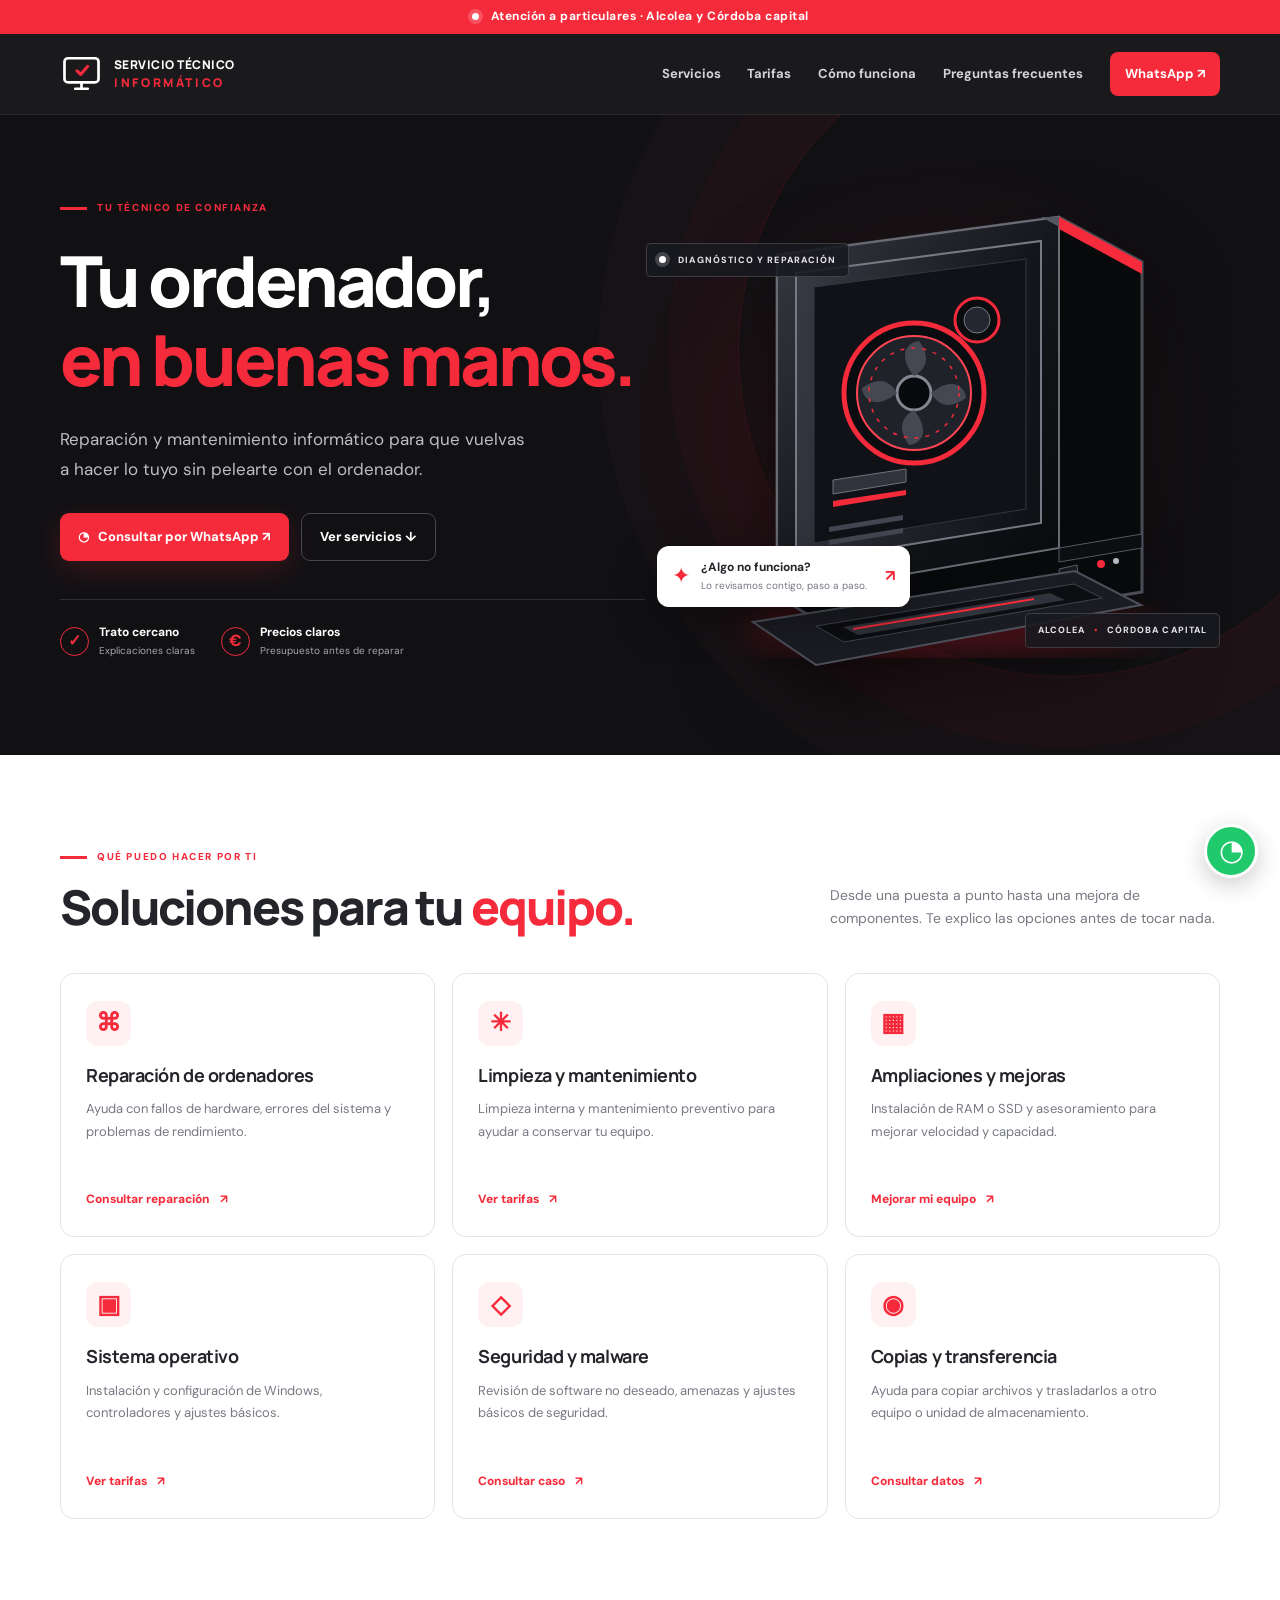
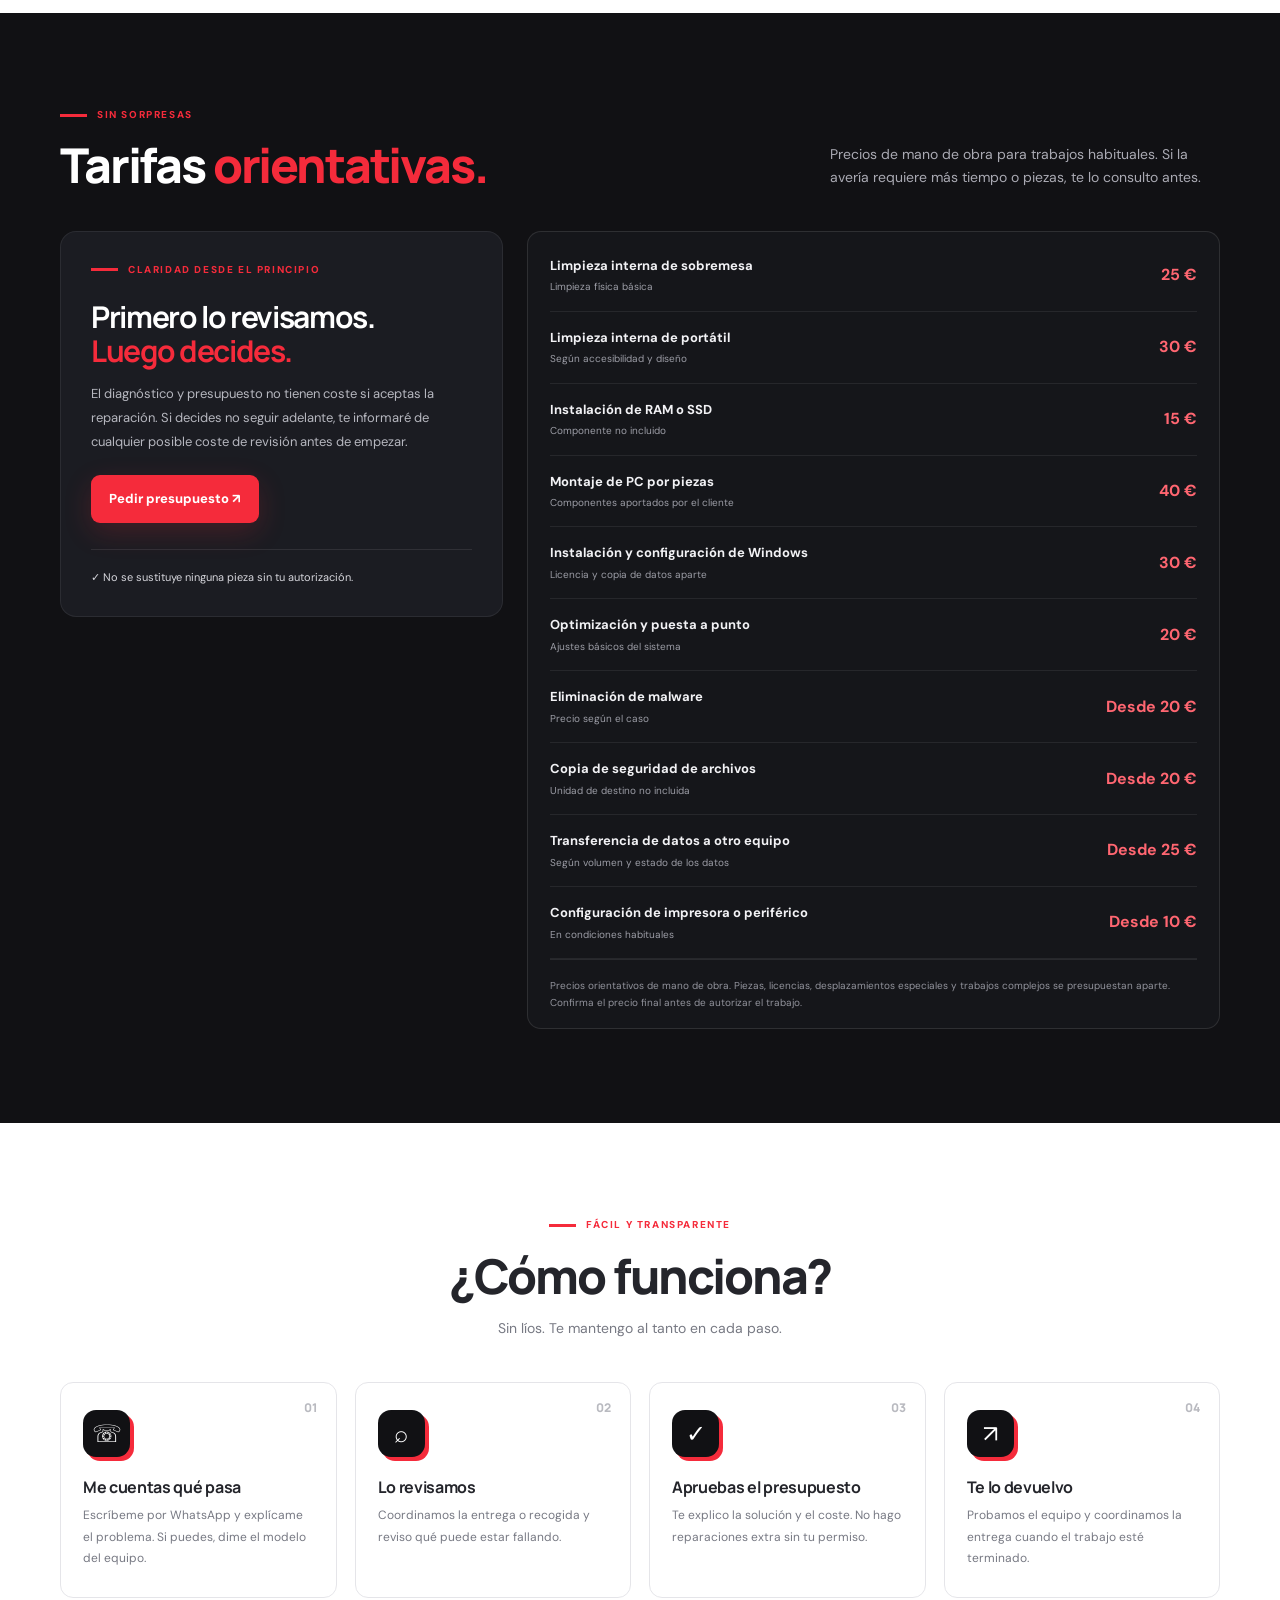
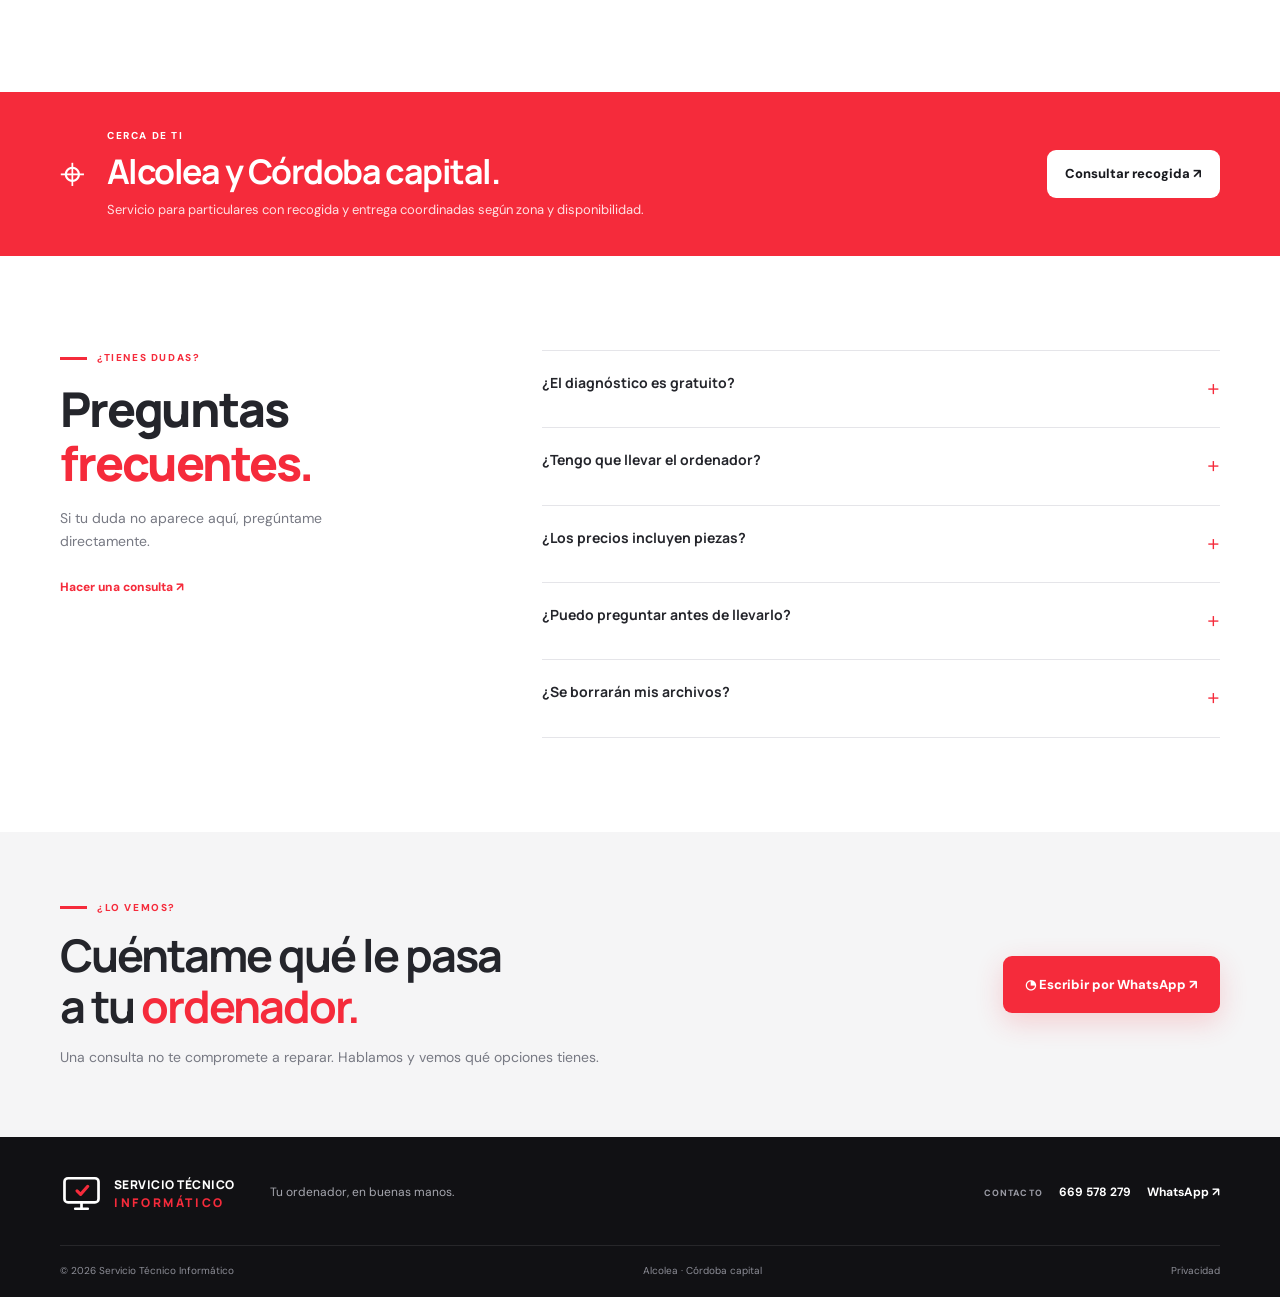
==== index.html @ 7ee67b4d "Update index.html" ====
<!doctype html>
<html lang="es">
<head>
<meta charset="utf-8"><meta name="viewport" content="width=device-width,initial-scale=1">
<meta name="theme-color" content="#111114">
<meta name="description" content="Servicio técnico informático para particulares en Alcolea y Córdoba capital. Reparación, limpieza y mantenimiento de ordenadores.">
<title>Servicio Técnico Informático | Córdoba</title>
<link rel="icon" href="assets/logo2.svg" type="image/svg+xml">
<link rel="preconnect" href="https://fonts.googleapis.com"><link rel="preconnect" href="https://fonts.gstatic.com" crossorigin>
<link href="https://fonts.googleapis.com/css2?family=DM+Sans:wght@400;500;600;700&family=Manrope:wght@400;500;600;700;800&display=swap" rel="stylesheet">
<link rel="stylesheet" href="styles.css"><script src="script.js" defer></script>
</head>
<body>
<div class="topbar"><span class="pulse"></span> Atención a particulares · Alcolea y Córdoba capital</div>
<header class="header" id="inicio"><div class="container nav">
<a class="brand" href="#inicio" aria-label="Inicio"><span class="brand-icon"><svg viewBox="0 0 48 48"><rect x="5" y="7" width="38" height="27" rx="4"/><path d="M17 41h14M24 34v7"/><path class="red-stroke" d="m19 21 4 4 8-9"/></svg></span><span><b>SERVICIO TÉCNICO</b><small>INFORMÁTICO</small></span></a>
<button class="menu-toggle" aria-label="Abrir menú" aria-expanded="false"><i></i><i></i><i></i></button>
<nav class="nav-links" aria-label="Principal"><a href="#servicios">Servicios</a><a href="#tarifas">Tarifas</a><a href="#proceso">Cómo funciona</a><a href="#faq">Preguntas frecuentes</a><a class="nav-button" href="https://wa.me/34669578279?text=Hola%2C%20quiero%20consultar%20una%20reparaci%C3%B3n%20inform%C3%A1tica." target="_blank" rel="noopener">WhatsApp ↗</a></nav>
</div></header>
<main>
<section class="hero"><div class="container hero-grid">
<div class="hero-copy reveal"><div class="eyebrow"><span></span> TU TÉCNICO DE CONFIANZA</div><h1>Tu ordenador,<br><em>en buenas manos.</em></h1><p class="hero-text">Reparación y mantenimiento informático para que vuelvas a hacer lo tuyo sin pelearte con el ordenador.</p>
<div class="hero-actions"><a class="btn primary" href="https://wa.me/34669578279?text=Hola%2C%20quiero%20consultar%20una%20reparaci%C3%B3n%20inform%C3%A1tica." target="_blank" rel="noopener">◔ &nbsp; Consultar por WhatsApp ↗</a><a class="btn secondary" href="#servicios">Ver servicios ↓</a></div>
<div class="trust-row"><div><span class="check">✓</span><span><b>Trato cercano</b><small>Explicaciones claras</small></span></div><div><span class="check">€</span><span><b>Precios claros</b><small>Presupuesto antes de reparar</small></span></div></div></div>
<div class="hero-art reveal"><div class="orb"></div><div class="art-tag tag-top"><span class="pulse"></span> DIAGNÓSTICO Y REPARACIÓN</div>
<svg class="pc-art" viewBox="0 0 560 510" role="img" aria-label="Ilustración de un ordenador con iluminación roja"><defs><linearGradient id="case" x1="0" y1="0" x2="1" y2="1"><stop stop-color="#383a43"/><stop offset=".5" stop-color="#17181d"/><stop offset="1" stop-color="#08090b"/></linearGradient><linearGradient id="glass"><stop stop-color="#393b45" stop-opacity=".8"/><stop offset="1" stop-color="#121319" stop-opacity=".55"/></linearGradient><filter id="blur"><feGaussianBlur stdDeviation="16"/></filter></defs>
<ellipse cx="292" cy="455" rx="210" ry="23" fill="#f52b3b" opacity=".25" filter="url(#blur)"/><path d="M118 80 400 42l83 45v330l-292 48-73-44Z" fill="#08090b" stroke="#4b4d56" stroke-width="3"/><path d="M118 80 400 42v331l-282 48Z" fill="url(#case)" stroke="#696b75" stroke-width="2"/><path d="M137 98 382 66v282l-245 40Z" fill="url(#glass)" stroke="#777983" stroke-width="2"/><path d="m155 112 212-28v250l-212 34Z" fill="#111217" stroke="#343640"/><circle cx="255" cy="218" r="70" fill="#0b0c10" stroke="#f52b3b" stroke-width="5"/><circle cx="255" cy="218" r="57" fill="#202229" stroke="#ff4553" stroke-width="2"/><circle cx="255" cy="218" r="17" fill="#090a0d" stroke="#858791" stroke-width="3"/><g fill="#454752"><path d="M255 201c-17-21-7-34 5-35 11 15 9 27-5 35Z"/><path d="M272 218c21-17 34-7 35 5-15 11-27 9-35-5Z"/><path d="M255 235c17 21 7 34-5 35-11-15-9-27 5-35Z"/><path d="M238 218c-21 17-34 7-35-5 15-11 27-9 35 5Z"/></g><circle cx="255" cy="218" r="45" fill="none" stroke="#f52b3b" stroke-width="1.5" stroke-dasharray="4 7"/><circle cx="318" cy="145" r="22" fill="#0b0c10" stroke="#f52b3b" stroke-width="3"/><circle cx="318" cy="145" r="13" fill="#252730" stroke="#777b86"/><path d="m174 305 73-11v13l-73 12Z" fill="#30333b" stroke="#70737c"/><path d="m174 326 73-11v5l-73 12Z" fill="#f52b3b"/><path d="m170 352 74-12v5l-74 12Zm0 13 74-12v5l-74 12Z" fill="#444751"/><path d="m400 42 83 45-18 0-83-45Z" fill="#555862"/><path d="m400 42 83 45v12l-83-45Z" fill="#f52b3b"/><path d="m400 373 83-14v14l-83 14Z" fill="#0d0e12" stroke="#555862"/><circle cx="442" cy="389" r="4" fill="#f52b3b"/><circle cx="457" cy="386" r="3" fill="#b6bac4"/><path d="m210 426 4 33-20 4-5-34Zm208-36 5 42-19 4-4-42Z" fill="#17181d" stroke="#5b5e67"/><path d="m94 447 322-51 66 34-325 60Z" fill="#1b1c22" stroke="#4d505a" stroke-width="2"/><path d="m157 451 258-42 28 14-258 44Z" fill="#0d0e12" stroke="#3f424b"/><path d="m184 452 207-34 15 7-207 35Z" fill="#30333b"/><path d="m194 454 181-30" stroke="#f52b3b" stroke-width="2"/></svg>
<div class="art-card"><span class="spark">✦</span><span><b>¿Algo no funciona?</b><small>Lo revisamos contigo, paso a paso.</small></span><strong>↗</strong></div><div class="art-tag tag-bottom">ALCOLEA <i>•</i> CÓRDOBA CAPITAL</div></div></div></section>
<section class="section" id="servicios"><div class="container"><div class="section-heading reveal"><div><div class="eyebrow dark"><span></span> QUÉ PUEDO HACER POR TI</div><h2>Soluciones para tu <em>equipo.</em></h2></div><p>Desde una puesta a punto hasta una mejora de componentes. Te explico las opciones antes de tocar nada.</p></div>
<div class="services-grid">
<article class="service-card reveal"><div class="service-icon">⌘</div><h3>Reparación de ordenadores</h3><p>Ayuda con fallos de hardware, errores del sistema y problemas de rendimiento.</p><a href="#contacto">Consultar reparación <b>↗</b></a></article>
<article class="service-card reveal"><div class="service-icon">✳</div><h3>Limpieza y mantenimiento</h3><p>Limpieza interna y mantenimiento preventivo para ayudar a conservar tu equipo.</p><a href="#tarifas">Ver tarifas <b>↗</b></a></article>
<article class="service-card reveal"><div class="service-icon">▦</div><h3>Ampliaciones y mejoras</h3><p>Instalación de RAM o SSD y asesoramiento para mejorar velocidad y capacidad.</p><a href="#contacto">Mejorar mi equipo <b>↗</b></a></article>
<article class="service-card reveal"><div class="service-icon">▣</div><h3>Sistema operativo</h3><p>Instalación y configuración de Windows, controladores y ajustes básicos.</p><a href="#tarifas">Ver tarifas <b>↗</b></a></article>
<article class="service-card reveal"><div class="service-icon">◇</div><h3>Seguridad y malware</h3><p>Revisión de software no deseado, amenazas y ajustes básicos de seguridad.</p><a href="#contacto">Consultar caso <b>↗</b></a></article>
<article class="service-card reveal"><div class="service-icon">◉</div><h3>Copias y transferencia</h3><p>Ayuda para copiar archivos y trasladarlos a otro equipo o unidad de almacenamiento.</p><a href="#contacto">Consultar datos <b>↗</b></a></article>
</div></div></section>
<section class="pricing section" id="tarifas"><div class="container"><div class="section-heading reveal"><div><div class="eyebrow"><span></span> SIN SORPRESAS</div><h2>Tarifas <em>orientativas.</em></h2></div><p>Precios de mano de obra para trabajos habituales. Si la avería requiere más tiempo o piezas, te lo consulto antes.</p></div>
<div class="pricing-grid"><aside class="price-aside reveal"><div class="eyebrow"><span></span> CLARIDAD DESDE EL PRINCIPIO</div><h3>Primero lo revisamos.<br><em>Luego decides.</em></h3><p>El diagnóstico y presupuesto no tienen coste si aceptas la reparación. Si decides no seguir adelante, te informaré de cualquier posible coste de revisión antes de empezar.</p><a class="btn primary" href="https://wa.me/34669578279?text=Hola%2C%20quiero%20consultar%20un%20presupuesto." target="_blank" rel="noopener">Pedir presupuesto ↗</a><div class="aside-foot">✓ No se sustituye ninguna pieza sin tu autorización.</div></aside>
<div class="price-list">
<div class="price-row"><span><b>Limpieza interna de sobremesa</b><small>Limpieza física básica</small></span><strong>25 €</strong></div>
<div class="price-row"><span><b>Limpieza interna de portátil</b><small>Según accesibilidad y diseño</small></span><strong>30 €</strong></div>
<div class="price-row"><span><b>Instalación de RAM o SSD</b><small>Componente no incluido</small></span><strong>15 €</strong></div>
<div class="price-row"><span><b>Montaje de PC por piezas</b><small>Componentes aportados por el cliente</small></span><strong>40 €</strong></div>
<div class="price-row"><span><b>Instalación y configuración de Windows</b><small>Licencia y copia de datos aparte</small></span><strong>30 €</strong></div>
<div class="price-row"><span><b>Optimización y puesta a punto</b><small>Ajustes básicos del sistema</small></span><strong>20 €</strong></div>
<div class="price-row"><span><b>Eliminación de malware</b><small>Precio según el caso</small></span><strong>Desde 20 €</strong></div>
<div class="price-row"><span><b>Copia de seguridad de archivos</b><small>Unidad de destino no incluida</small></span><strong>Desde 20 €</strong></div>
<div class="price-row"><span><b>Transferencia de datos a otro equipo</b><small>Según volumen y estado de los datos</small></span><strong>Desde 25 €</strong></div>
<div class="price-row"><span><b>Configuración de impresora o periférico</b><small>En condiciones habituales</small></span><strong>Desde 10 €</strong></div>
<p class="disclaimer">Precios orientativos de mano de obra. Piezas, licencias, desplazamientos especiales y trabajos complejos se presupuestan aparte. Confirma el precio final antes de autorizar el trabajo.</p>
</div></div></div></section>
<section class="section process" id="proceso"><div class="container"><div class="center-heading reveal"><div class="eyebrow dark"><span></span> FÁCIL Y TRANSPARENTE</div><h2>¿Cómo funciona?</h2><p>Sin líos. Te mantengo al tanto en cada paso.</p></div><div class="steps">
<article class="step reveal"><span class="number">01</span><div class="step-symbol">☏</div><h3>Me cuentas qué pasa</h3><p>Escríbeme por WhatsApp y explícame el problema. Si puedes, dime el modelo del equipo.</p></article>
<article class="step reveal"><span class="number">02</span><div class="step-symbol">⌕</div><h3>Lo revisamos</h3><p>Coordinamos la entrega o recogida y reviso qué puede estar fallando.</p></article>
<article class="step reveal"><span class="number">03</span><div class="step-symbol">✓</div><h3>Apruebas el presupuesto</h3><p>Te explico la solución y el coste. No hago reparaciones extra sin tu permiso.</p></article>
<article class="step reveal"><span class="number">04</span><div class="step-symbol">↗</div><h3>Te lo devuelvo</h3><p>Probamos el equipo y coordinamos la entrega cuando el trabajo esté terminado.</p></article>
</div></div></section>
<section class="area"><div class="container area-inner reveal"><div class="pin">⌖</div><div><div class="eyebrow">CERCA DE TI</div><h2>Alcolea y Córdoba capital.</h2><p>Servicio para particulares con recogida y entrega coordinadas según zona y disponibilidad.</p></div><a class="btn light" href="https://wa.me/34669578279?text=Hola%2C%20estoy%20en%20mi%20zona%20y%20quiero%20consultar%20una%20recogida." target="_blank" rel="noopener">Consultar recogida ↗</a></div></section>
<section class="section faq" id="faq"><div class="container faq-grid"><div class="faq-intro reveal"><div class="eyebrow dark"><span></span> ¿TIENES DUDAS?</div><h2>Preguntas<br><em>frecuentes.</em></h2><p>Si tu duda no aparece aquí, pregúntame directamente.</p><a href="https://wa.me/34669578279?text=Hola%2C%20tengo%20una%20duda%20sobre%20el%20servicio%20t%C3%A9cnico." target="_blank" rel="noopener">Hacer una consulta ↗</a></div>
<div class="faq-list reveal"><details><summary>¿El diagnóstico es gratuito? <span>+</span></summary><p>El diagnóstico y el presupuesto son gratuitos si aceptas la reparación. Si decides no realizarla, te explicaré cualquier coste de revisión antes de comenzar.</p></details><details><summary>¿Tengo que llevar el ordenador? <span>+</span></summary><p>Podemos coordinar la entrega o consultar la recogida en Alcolea y Córdoba capital, según la zona y disponibilidad.</p></details><details><summary>¿Los precios incluyen piezas? <span>+</span></summary><p>No. Las tarifas publicadas corresponden a mano de obra. Las piezas, licencias y otros costes se indican aparte en el presupuesto.</p></details><details><summary>¿Puedo preguntar antes de llevarlo? <span>+</span></summary><p>Claro. Escríbeme por WhatsApp con el tipo de equipo, el modelo si lo sabes y una explicación del problema.</p></details><details><summary>¿Se borrarán mis archivos? <span>+</span></summary><p>No se debe iniciar una reinstalación ni un procedimiento que pueda borrar datos sin explicarte los riesgos y obtener tu autorización. Siempre es recomendable tener una copia de seguridad.</p></details></div></div></section>
<section class="cta" id="contacto"><div class="container cta-inner reveal"><div><div class="eyebrow"><span></span> ¿LO VEMOS?</div><h2>Cuéntame qué le pasa<br>a tu <em>ordenador.</em></h2><p>Una consulta no te compromete a reparar. Hablamos y vemos qué opciones tienes.</p></div><a class="btn primary large" href="https://wa.me/34669578279?text=Hola%2C%20quiero%20consultar%20una%20reparaci%C3%B3n%20inform%C3%A1tica." target="_blank" rel="noopener">◔ Escribir por WhatsApp ↗</a></div></section>
</main>
<footer class="footer"><div class="container footer-main"><a class="brand" href="#inicio"><span class="brand-icon"><svg viewBox="0 0 48 48"><rect x="5" y="7" width="38" height="27" rx="4"/><path d="M17 41h14M24 34v7"/><path class="red-stroke" d="m19 21 4 4 8-9"/></svg></span><span><b>SERVICIO TÉCNICO</b><small>INFORMÁTICO</small></span></a><p>Tu ordenador, en buenas manos.</p><div class="footer-contact"><small>CONTACTO</small><a href="tel:+34669578279">669 578 279</a><a href="https://wa.me/34669578279" target="_blank" rel="noopener">WhatsApp ↗</a></div></div><div class="container footer-bottom"><span>© <span id="year"></span> Servicio Técnico Informático</span><span>Alcolea · Córdoba capital</span><a href="privacidad.html">Privacidad</a></div></footer>
<a class="floating-wa" href="https://wa.me/34669578279?text=Hola%2C%20quiero%20consultar%20una%20reparaci%C3%B3n%20inform%C3%A1tica." target="_blank" rel="noopener" aria-label="Contactar por WhatsApp">◔</a>
</body></html>
---- styles.css ----
:root{--ink:#111114;--soft:#1b1c21;--text:#24252b;--muted:#777983;--red:#f52b3b;--red-dark:#cf1426;--line:#e5e5e9}*{box-sizing:border-box}html{scroll-behavior:smooth;scroll-padding-top:95px}body{margin:0;font-family:"DM Sans",sans-serif;color:var(--text);line-height:1.65;-webkit-font-smoothing:antialiased}a{color:inherit;text-decoration:none}svg{display:block}.container{width:min(1160px,calc(100% - 48px));margin:auto}.topbar{background:var(--red);color:white;text-align:center;padding:7px 12px;font-size:12px;font-weight:700;letter-spacing:.04em}.pulse{display:inline-block;width:7px;height:7px;border-radius:50%;background:white;margin-right:9px;box-shadow:0 0 0 4px #ffffff30}.header{position:sticky;top:0;z-index:20;background:#111114f5;color:white;border-bottom:1px solid #ffffff12;backdrop-filter:blur(16px)}.nav{min-height:80px;display:flex;align-items:center;justify-content:space-between;gap:28px}.brand{display:flex;align-items:center;gap:11px;line-height:1.1;flex-shrink:0}.brand-icon{width:43px;height:43px}.brand-icon svg{width:100%;height:100%;fill:none;stroke:white;stroke-width:3;stroke-linecap:round;stroke-linejoin:round}.brand-icon .red-stroke{stroke:var(--red);stroke-width:3.5}.brand b,.brand small{display:block;font-family:Manrope,sans-serif;font-size:12px;letter-spacing:.04em}.brand b{font-weight:800}.brand small{color:var(--red);font-weight:800;letter-spacing:.22em;margin-top:5px}.nav-links{display:flex;align-items:center;gap:clamp(14px,2.1vw,28px);font-size:13px;font-weight:700;color:#d4d4d8}.nav-links>a:not(.nav-button):hover{color:white}.nav-button{background:var(--red);color:white;padding:11px 15px;border-radius:8px;white-space:nowrap;transition:.2s}.nav-button:hover,.btn.primary:hover{background:var(--red-dark);transform:translateY(-2px)}.menu-toggle{display:none;background:none;border:0;padding:8px}.menu-toggle i{display:block;width:24px;height:2px;background:white;margin:5px}.hero{position:relative;overflow:hidden;background:var(--ink);color:white;isolation:isolate}.hero:before{content:"";position:absolute;z-index:-1;width:650px;height:650px;border:1px solid #f52b3b28;border-radius:50%;right:-110px;top:-90px;box-shadow:0 0 0 70px #f52b3b08,0 0 0 140px #f52b3b06}.hero-grid{display:grid;grid-template-columns:1.02fr .98fr;align-items:center;gap:12px;min-height:640px;padding:35px 0 45px}.hero-copy{position:relative;z-index:2;padding:25px 0}.eyebrow{display:flex;align-items:center;gap:10px;color:var(--red);font-size:10px;font-weight:800;letter-spacing:.16em}.eyebrow>span{width:27px;height:3px;background:var(--red)}h1,h2,h3{font-family:Manrope,sans-serif;letter-spacing:-.045em;line-height:1.13}h1{font-size:clamp(43px,5.5vw,72px);margin:24px 0;font-weight:800}h1 em,h2 em,.price-aside em,.cta em,.faq-intro em{font-style:normal;color:var(--red)}.hero-text{font-size:17px;line-height:1.8;color:#bcbec6;max-width:475px;margin-bottom:28px}.hero-actions{display:flex;gap:12px;flex-wrap:wrap}.btn{display:inline-flex;align-items:center;justify-content:center;gap:9px;min-height:48px;padding:12px 18px;border-radius:9px;font-size:13px;font-weight:800;transition:transform .2s,background .2s}.btn:hover{transform:translateY(-2px)}.btn.primary{background:var(--red);color:white;box-shadow:0 9px 28px #f52b3b30}.btn.secondary{border:1px solid #45464e;color:white}.btn.secondary:hover{border-color:#aaa}.trust-row{display:flex;gap:26px;flex-wrap:wrap;border-top:1px solid #ffffff20;margin-top:38px;padding-top:23px}.trust-row>div{display:flex;gap:10px;align-items:center}.trust-row b,.trust-row small{display:block}.trust-row b{font-size:12px}.trust-row small{font-size:10px;color:#a6a7af}.check{width:29px;height:29px;border:1px solid var(--red);border-radius:50%;display:grid;place-items:center;color:var(--red);font-weight:800}.hero-art{position:relative;min-width:0;min-height:520px;display:flex;align-items:center;justify-content:center}.orb{position:absolute;width:350px;height:350px;border-radius:50%;background:#f52b3b24;filter:blur(65px)}.pc-art{position:relative;z-index:1;width:100%;max-width:560px;overflow:visible;filter:drop-shadow(0 30px 38px #0008);animation:float 6s ease-in-out infinite}.art-tag{position:absolute;z-index:3;padding:9px 12px;background:#191a1fdf;border:1px solid #ffffff28;border-radius:5px;font-size:9px;font-weight:800;letter-spacing:.12em;color:#e3e3e8}.tag-top{top:14%;left:-2%}.tag-bottom{bottom:8%;right:0}.tag-bottom i{color:var(--red);font-style:normal;padding:0 5px}.art-card{position:absolute;z-index:4;left:0;bottom:16%;display:flex;align-items:center;gap:11px;background:white;color:var(--text);padding:12px 15px;border-radius:12px;box-shadow:0 15px 45px #0005;animation:floatCard 5s ease-in-out infinite}.art-card .spark{color:var(--red);font-size:22px}.art-card b,.art-card small{display:block}.art-card b{font-size:12px}.art-card small{font-size:10px;color:#777983}.art-card strong{color:var(--red);margin-left:7px}.section{padding:94px 0}.section-heading{display:flex;align-items:end;justify-content:space-between;gap:35px;margin-bottom:38px}.section-heading h2,.center-heading h2,.faq-intro h2{font-size:clamp(32px,4vw,48px);margin:15px 0 0;font-weight:800}.section-heading>p{max-width:390px;color:#777983;font-size:14px;margin:0 0 4px}.services-grid{display:grid;grid-template-columns:repeat(3,1fr);gap:17px}.service-card{padding:27px 25px 25px;border:1px solid var(--line);border-radius:14px;background:white;transition:transform .25s,box-shadow .25s,border-color .25s}.service-card:hover{transform:translateY(-5px);box-shadow:0 18px 40px #1011140e;border-color:#f3a1a8}.service-icon{width:45px;height:45px;border-radius:12px;display:grid;place-items:center;background:#fff0f1;color:var(--red);font-size:25px;font-weight:700;margin-bottom:19px}.service-card h3{font-size:18px;margin-bottom:10px;letter-spacing:-.025em}.service-card p{font-size:13px;line-height:1.75;color:#777983;min-height:68px;margin-bottom:19px}.service-card>a,.faq-intro>a{font-size:12px;font-weight:800;color:var(--red)}.service-card>a b{margin-left:7px}.pricing{background:var(--ink);color:white}.pricing .section-heading>p{color:#aaaab3}.pricing-grid{display:grid;grid-template-columns:.78fr 1.22fr;gap:24px;align-items:start}.price-aside{background:#1b1c22;border:1px solid #ffffff12;border-radius:16px;padding:30px;position:sticky;top:110px}.price-aside h3{font-size:30px;margin:22px 0 14px}.price-aside p{color:#b6b7bf;font-size:13px;line-height:1.85}.price-aside .btn{margin-top:8px}.aside-foot{border-top:1px solid #ffffff17;margin-top:26px;padding-top:18px;color:#d6d6dc;font-size:11px}.price-list{border:1px solid #ffffff1b;border-radius:14px;padding:8px 22px;background:#15161a}.price-row{display:flex;align-items:center;justify-content:space-between;gap:18px;padding:15px 0;border-bottom:1px solid #ffffff13}.price-row b,.price-row strong{display:block;font-size:13px;color:#f2f2f5}.price-row small{display:block;font-size:10px;color:#9c9da6;margin-top:3px}.price-row strong{color:#ff6671;font-size:16px;white-space:nowrap}.disclaimer{border-top:1px solid #ffffff16;color:#92939c;font-size:10px;line-height:1.7;margin:0;padding:17px 0 9px}.center-heading{text-align:center;margin-bottom:42px}.center-heading .eyebrow{justify-content:center}.center-heading h2{margin-bottom:10px}.center-heading>p{color:#777983;font-size:14px}.steps{display:grid;grid-template-columns:repeat(4,1fr);gap:18px}.step{position:relative;padding:27px 22px;border:1px solid var(--line);border-radius:13px;background:white}.number{position:absolute;right:19px;top:15px;font-family:Manrope,sans-serif;font-size:12px;color:#b9bac0;font-weight:800}.step-symbol{width:47px;height:47px;display:grid;place-items:center;background:var(--ink);color:white;border-radius:13px;font-size:24px;margin-bottom:21px;box-shadow:4px 4px 0 var(--red)}.step h3{font-size:16px;letter-spacing:-.02em;margin-bottom:9px}.step p{font-size:12px;line-height:1.8;color:#777983;margin:0}.area{background:var(--red);color:white;padding:36px 0}.area-inner{display:flex;align-items:center;gap:22px}.pin{font-size:44px;line-height:1}.area .eyebrow{color:white}.area .eyebrow>span{background:white}.area h2{font-size:clamp(23px,3vw,34px);margin:8px 0}.area p{font-size:13px;color:#ffe1e3;margin:0}.area-inner>div:nth-child(2){flex:1}.btn.light{background:white;color:#191a1f;white-space:nowrap}.btn.light:hover{background:#f3f3f4}.faq-grid{display:grid;grid-template-columns:.75fr 1.25fr;gap:75px}.faq-intro h2{margin-bottom:17px}.faq-intro p{color:#777983;font-size:14px;max-width:280px;margin-bottom:20px}.faq-list details{border-bottom:1px solid var(--line)}.faq-list details:first-child{border-top:1px solid var(--line)}.faq-list summary{list-style:none;cursor:pointer;display:flex;justify-content:space-between;gap:20px;padding:20px 0;font-family:Manrope,sans-serif;font-size:14px;font-weight:700}.faq-list summary::-webkit-details-marker{display:none}.faq-list summary span{font-size:22px;color:var(--red);font-weight:400;transition:transform .2s}.faq-list details[open] summary span{transform:rotate(45deg)}.faq-list details p{font-size:13px;color:#737680;line-height:1.8;margin:0;padding:0 30px 20px 0}.cta{background:#f5f5f6;padding:68px 0}.cta-inner{display:flex;align-items:center;justify-content:space-between;gap:35px}.cta h2{font-size:clamp(30px,4vw,45px);margin:14px 0}.cta p{color:#777983;font-size:14px;margin:0}.btn.large{padding:17px 22px;min-height:57px;white-space:nowrap}.footer{background:var(--ink);color:white;padding:35px 0 0}.footer-main{display:flex;align-items:center;gap:35px;padding-bottom:30px}.footer-main>p{font-size:12px;color:#a6a7af;margin:0;flex:1}.footer-contact{display:flex;align-items:center;gap:16px;font-size:12px}.footer-contact small{color:#999aa3;font-size:9px;font-weight:800;letter-spacing:.13em}.footer-contact a{font-weight:700}.footer-contact a:hover,.footer-bottom a:hover{color:#ff6671}.footer-bottom{border-top:1px solid #ffffff18;padding:17px 0 18px;display:flex;justify-content:space-between;gap:18px;color:#8d8e97;font-size:10px}.floating-wa{position:fixed;z-index:15;right:22px;bottom:22px;width:54px;height:54px;display:grid;place-items:center;background:#20c96b;color:white;border:3px solid white;border-radius:50%;font-size:29px;box-shadow:0 7px 25px #0003;transition:transform .2s}.floating-wa:hover{transform:scale(1.08)}.reveal{opacity:0;transform:translateY(18px);transition:opacity .65s ease,transform .65s ease}.reveal.visible{opacity:1;transform:translateY(0)}@keyframes float{0%,100%{transform:translateY(0)}50%{transform:translateY(-9px)}}@keyframes floatCard{0%,100%{transform:translateY(0)}50%{transform:translateY(-7px)}}@media(prefers-reduced-motion:reduce){*,*:before,*:after{scroll-behavior:auto!important;animation:none!important;transition:none!important}.reveal{opacity:1;transform:none}}@media(max-width:980px){.nav-links{gap:13px;font-size:12px}.hero-grid{min-height:570px}.hero-art{min-height:450px}.tag-top{left:0}.section{padding:76px 0}.faq-grid{gap:45px}}@media(max-width:760px){.container{width:min(100% - 34px,560px)}.nav{min-height:70px}.menu-toggle{display:block;cursor:pointer}.nav-links{display:none;position:absolute;top:70px;left:0;right:0;padding:18px 22px 24px;background:#111114;flex-direction:column;align-items:stretch;gap:0;border-bottom:1px solid #ffffff20;font-size:14px}.nav-links.open{display:flex}.nav-links>a:not(.nav-button){padding:13px 0;border-bottom:1px solid #ffffff13}.nav-button{text-align:center;margin-top:14px;padding:13px}.hero-grid{grid-template-columns:1fr;gap:0;padding-top:48px;min-height:unset}.hero-copy{padding:0}.hero h1{font-size:clamp(42px,12vw,64px)}.hero-text{font-size:15px}.hero-art{min-height:380px;margin-top:0}.pc-art{max-width:460px;width:110%}.tag-top{top:8%;left:0}.tag-bottom{bottom:3%;right:0}.art-card{bottom:13%;left:-2%;padding:10px}.trust-row{gap:17px;margin-top:28px}.section-heading{display:block;margin-bottom:28px}.section-heading>p{margin-top:16px}.services-grid{grid-template-columns:1fr 1fr;gap:12px}.service-card{padding:20px 17px}.service-card h3{font-size:16px}.service-card p{font-size:12px;min-height:unset}.pricing-grid{grid-template-columns:1fr}.price-aside{position:static;padding:24px}.price-list{padding:7px 15px}.price-row{gap:12px}.price-row b{font-size:12px}.price-row strong{font-size:14px}.steps{grid-template-columns:1fr 1fr;gap:12px}.step{padding:22px 17px}.area-inner{flex-wrap:wrap;gap:15px}.area-inner>div:nth-child(2){flex-basis:calc(100% - 65px)}.area-inner .btn{margin-left:62px}.faq-grid{grid-template-columns:1fr;gap:28px}.faq-intro h2 br{display:none}.cta-inner{display:block}.cta-inner .btn{margin-top:25px}.footer-main{flex-wrap:wrap;gap:18px}.footer-main>p{flex-basis:100%;order:3}.footer-contact{margin-left:auto;flex-wrap:wrap;justify-content:flex-end}.footer-contact small{display:none}.footer-bottom{flex-wrap:wrap}.floating-wa{right:15px;bottom:15px}}@media(max-width:420px){.container{width:calc(100% - 28px)}.services-grid{grid-template-columns:1fr}.service-card{padding:22px}.hero-actions .btn{width:100%}.hero-art{min-height:320px}.art-tag{font-size:8px;padding:8px}.art-card small{max-width:155px}.steps{grid-template-columns:1fr}.price-row b{max-width:210px}.footer-contact{width:100%;margin:0;justify-content:flex-start}.footer-bottom{display:grid;gap:8px}}
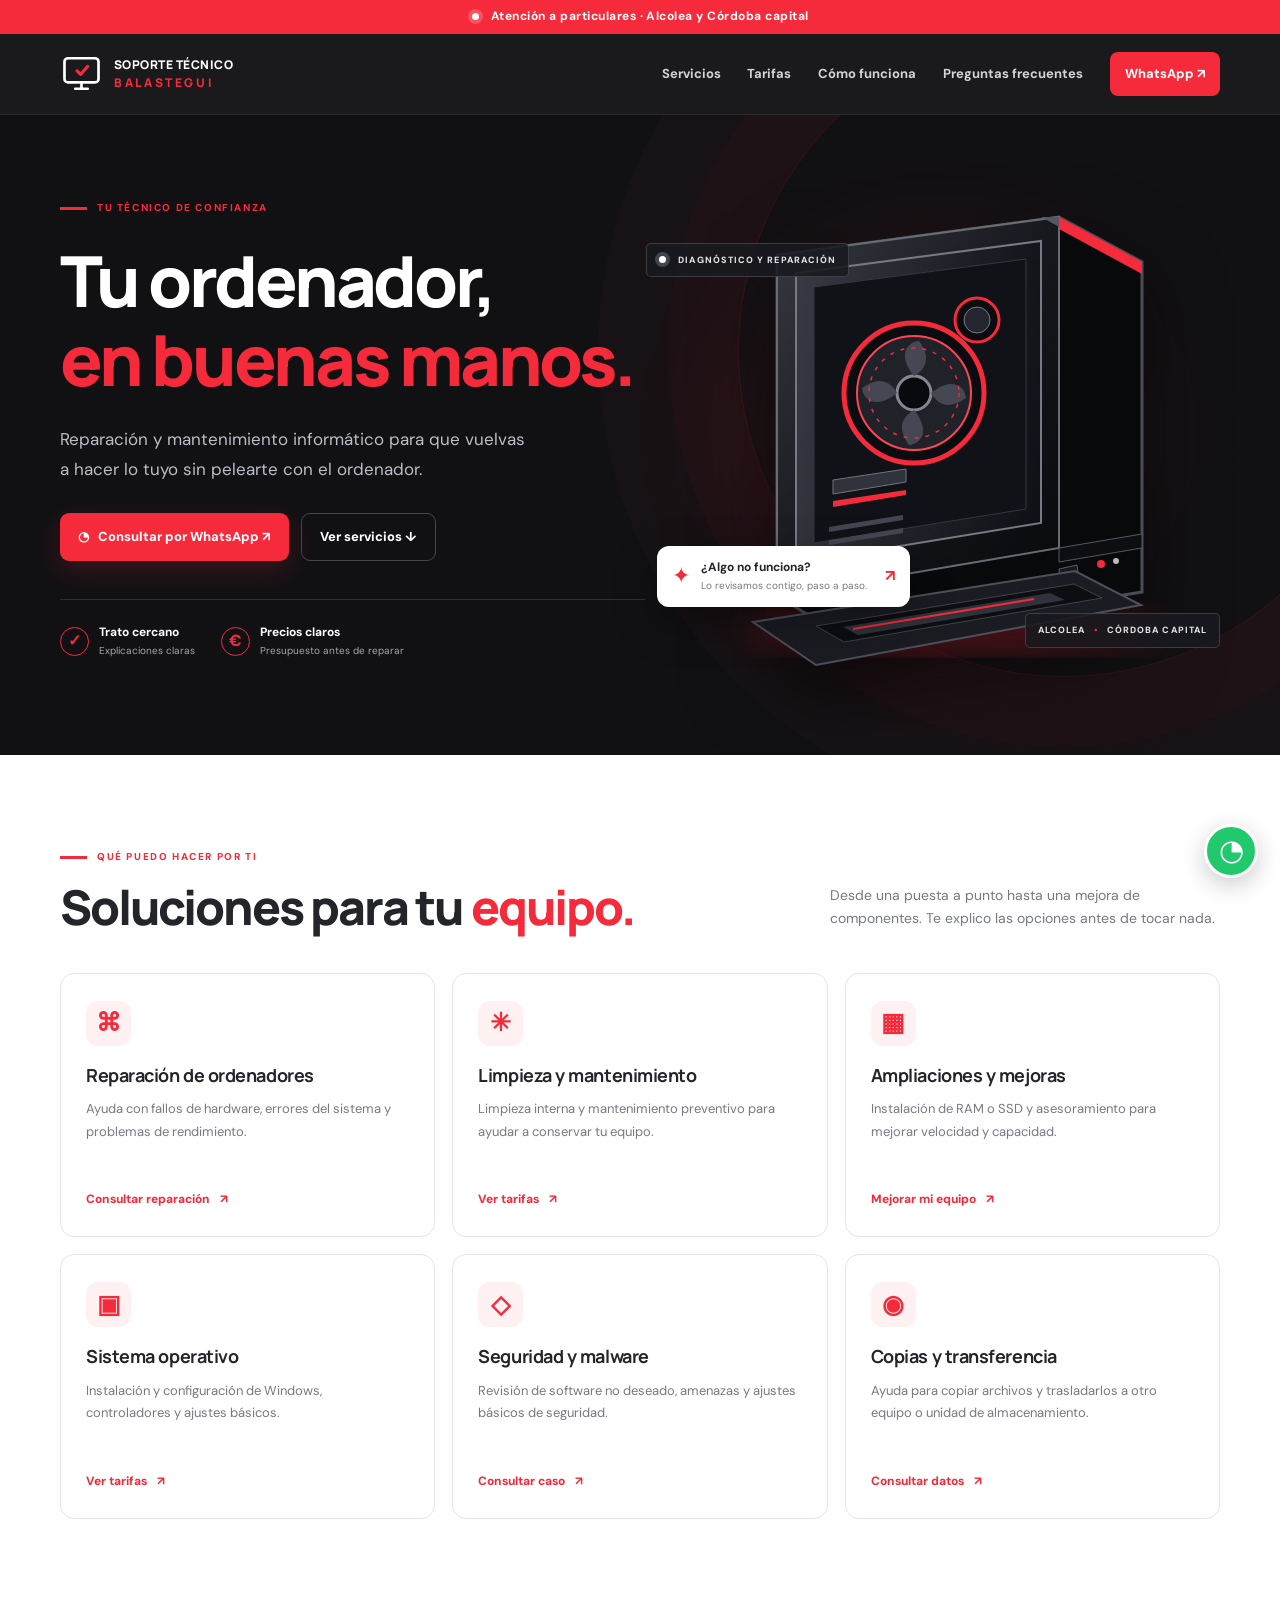
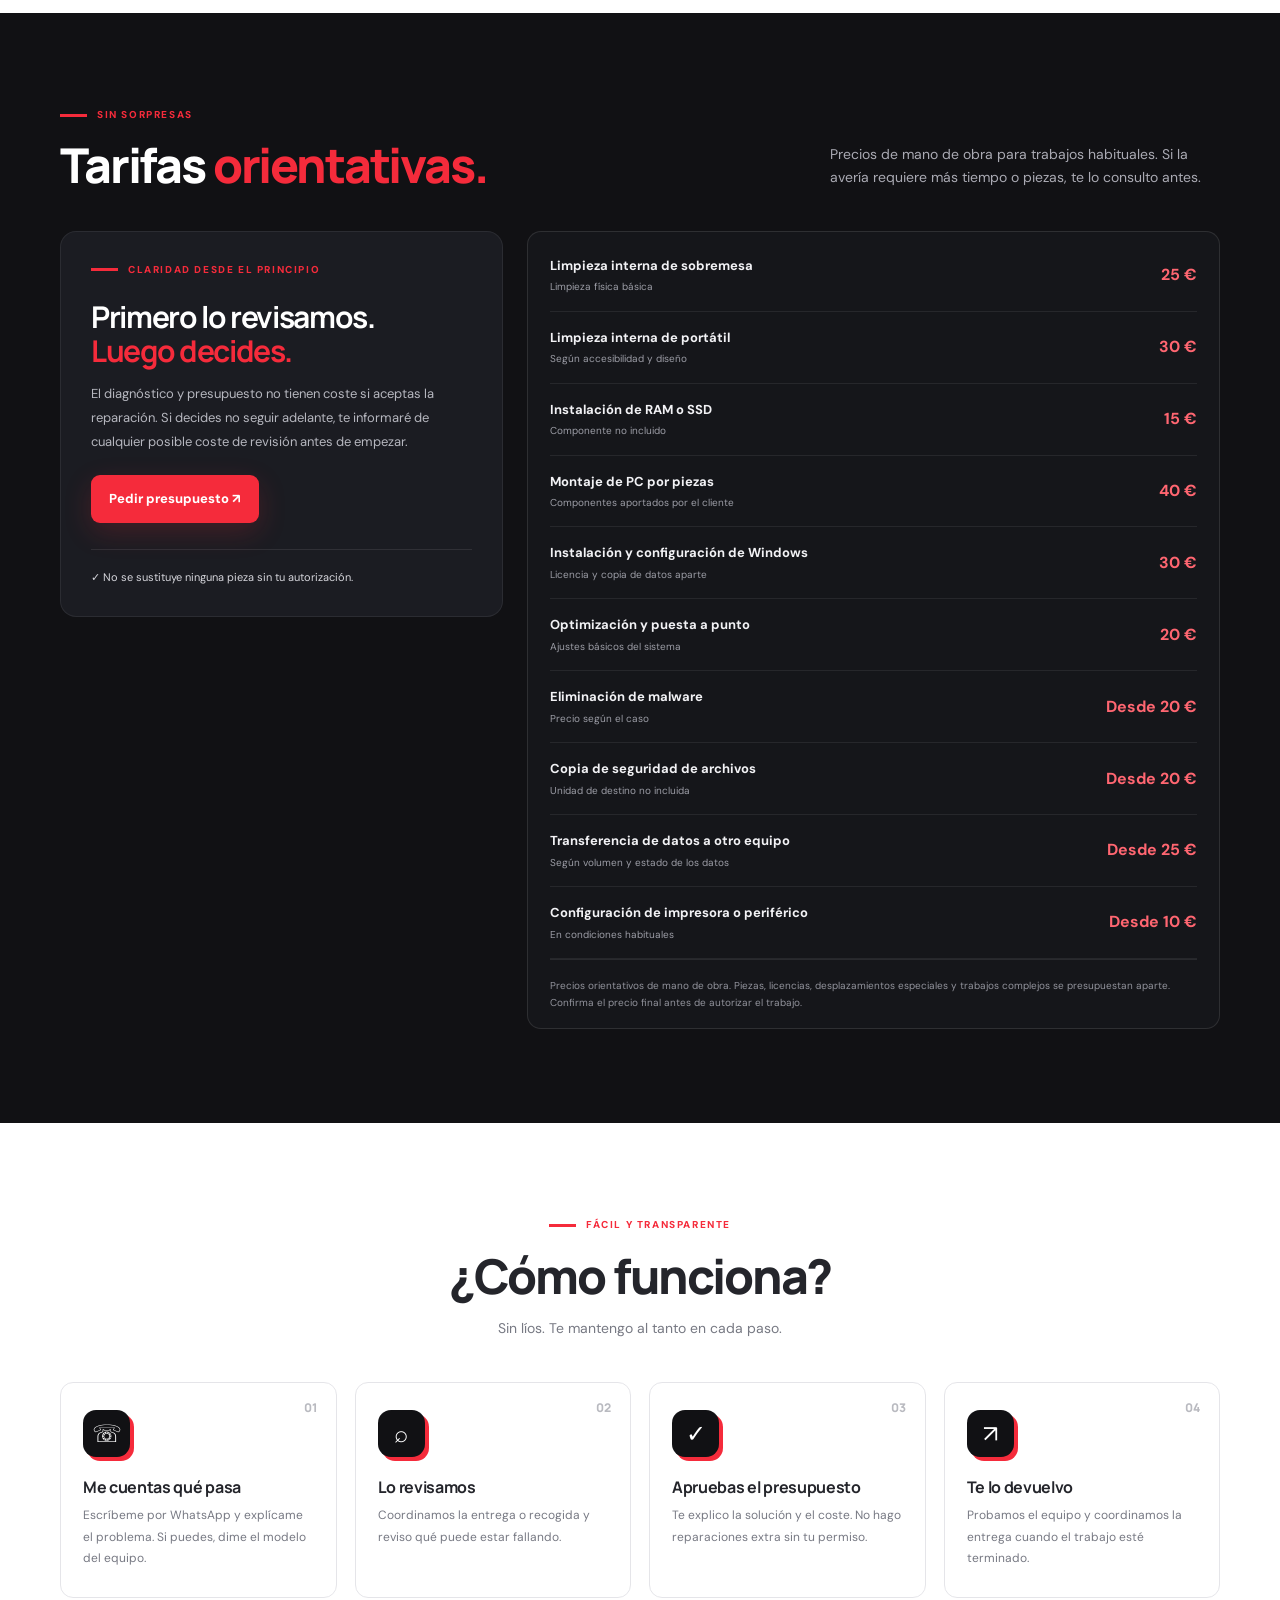
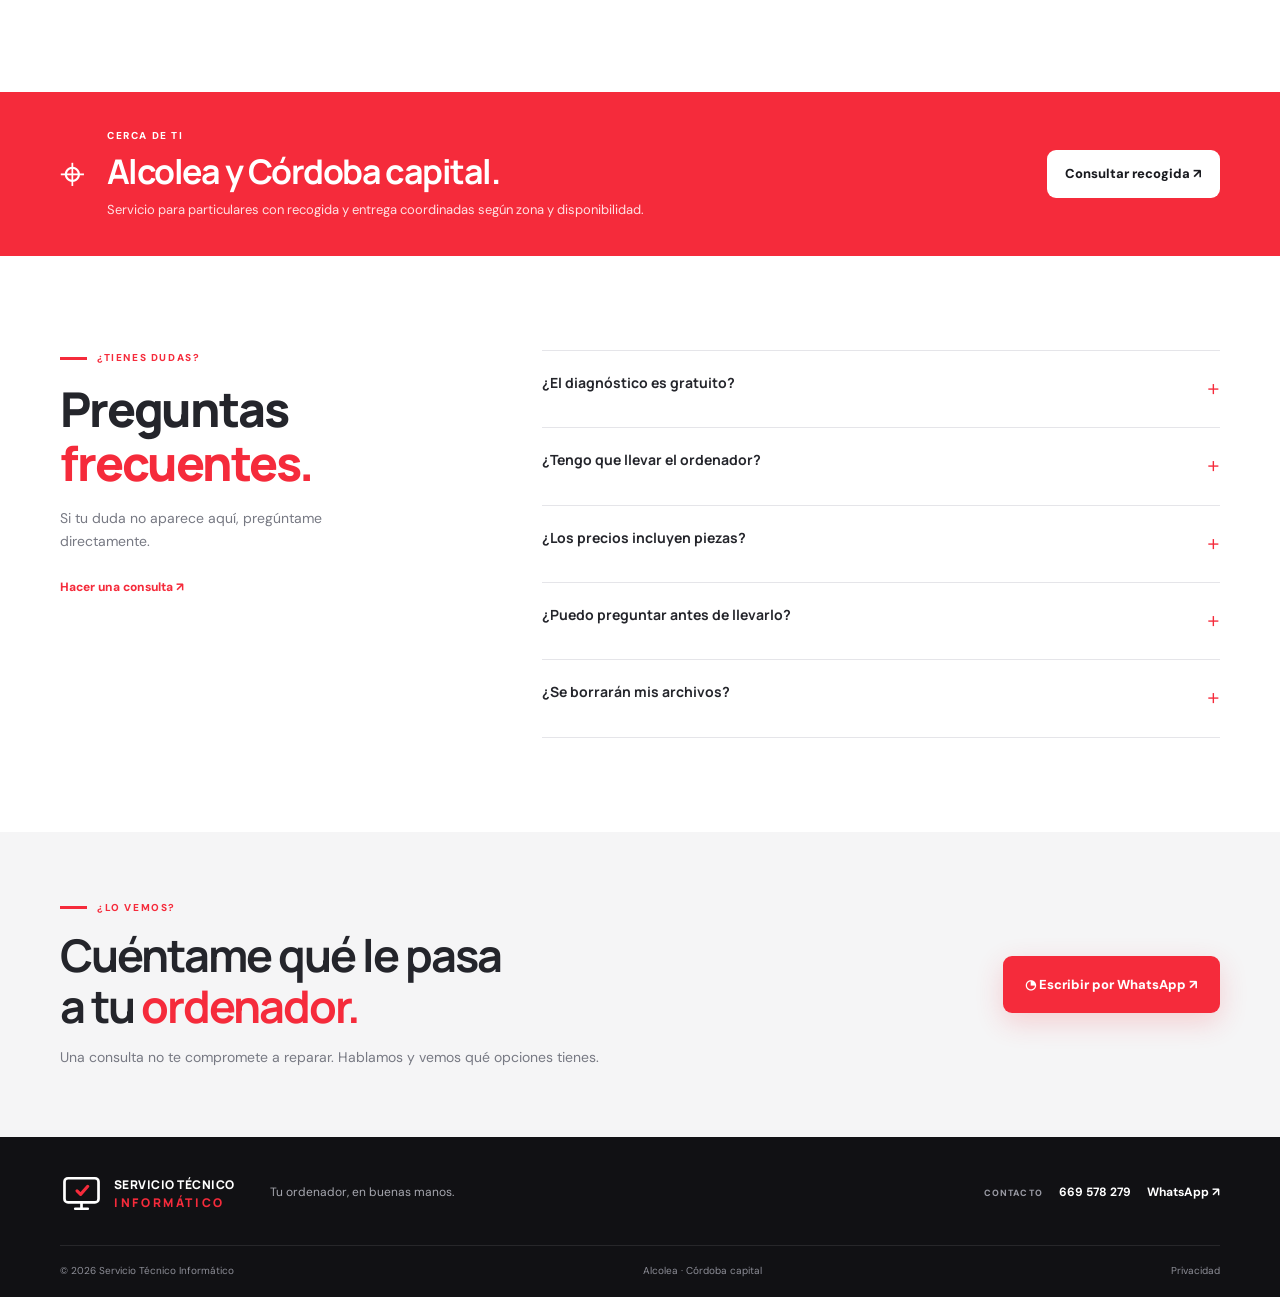
==== commit 9bb49980: "Add new brand link for Soporte Técnico Balastegui" ====
--- a/index.html
+++ b/index.html
@@ -4,7 +4,7 @@
 <meta charset="utf-8"><meta name="viewport" content="width=device-width,initial-scale=1">
 <meta name="theme-color" content="#111114">
 <meta name="description" content="Servicio técnico informático para particulares en Alcolea y Córdoba capital. Reparación, limpieza y mantenimiento de ordenadores.">
-<title>Servicio Técnico Informático | Córdoba</title>
+<title>Soporte Técnico Balastegui | Córdoba</title>
 <link rel="icon" href="assets/logo2.svg" type="image/svg+xml">
 <link rel="preconnect" href="https://fonts.googleapis.com"><link rel="preconnect" href="https://fonts.gstatic.com" crossorigin>
 <link href="https://fonts.googleapis.com/css2?family=DM+Sans:wght@400;500;600;700&family=Manrope:wght@400;500;600;700;800&display=swap" rel="stylesheet">
@@ -13,7 +13,7 @@
 <body>
 <div class="topbar"><span class="pulse"></span> Atención a particulares · Alcolea y Córdoba capital</div>
 <header class="header" id="inicio"><div class="container nav">
-<a class="brand" href="#inicio" aria-label="Inicio"><span class="brand-icon"><svg viewBox="0 0 48 48"><rect x="5" y="7" width="38" height="27" rx="4"/><path d="M17 41h14M24 34v7"/><path class="red-stroke" d="m19 21 4 4 8-9"/></svg></span><span><b>SERVICIO TÉCNICO</b><small>INFORMÁTICO</small></span></a>
+<a class="brand" href="#inicio" aria-label="Inicio"><span class="brand-icon"><svg viewBox="0 0 48 48"><rect x="5" y="7" width="38" height="27" rx="4"/><path d="M17 41h14M24 34v7"/><path class="red-stroke" d="m19 21 4 4 8-9"/></svg></span><span><b>SOPORTE TÉCNICO</b><small>BALASTEGUI</small></span></a>
 <button class="menu-toggle" aria-label="Abrir menú" aria-expanded="false"><i></i><i></i><i></i></button>
 <nav class="nav-links" aria-label="Principal"><a href="#servicios">Servicios</a><a href="#tarifas">Tarifas</a><a href="#proceso">Cómo funciona</a><a href="#faq">Preguntas frecuentes</a><a class="nav-button" href="https://wa.me/34669578279?text=Hola%2C%20quiero%20consultar%20una%20reparaci%C3%B3n%20inform%C3%A1tica." target="_blank" rel="noopener">WhatsApp ↗</a></nav>
 </div></header>
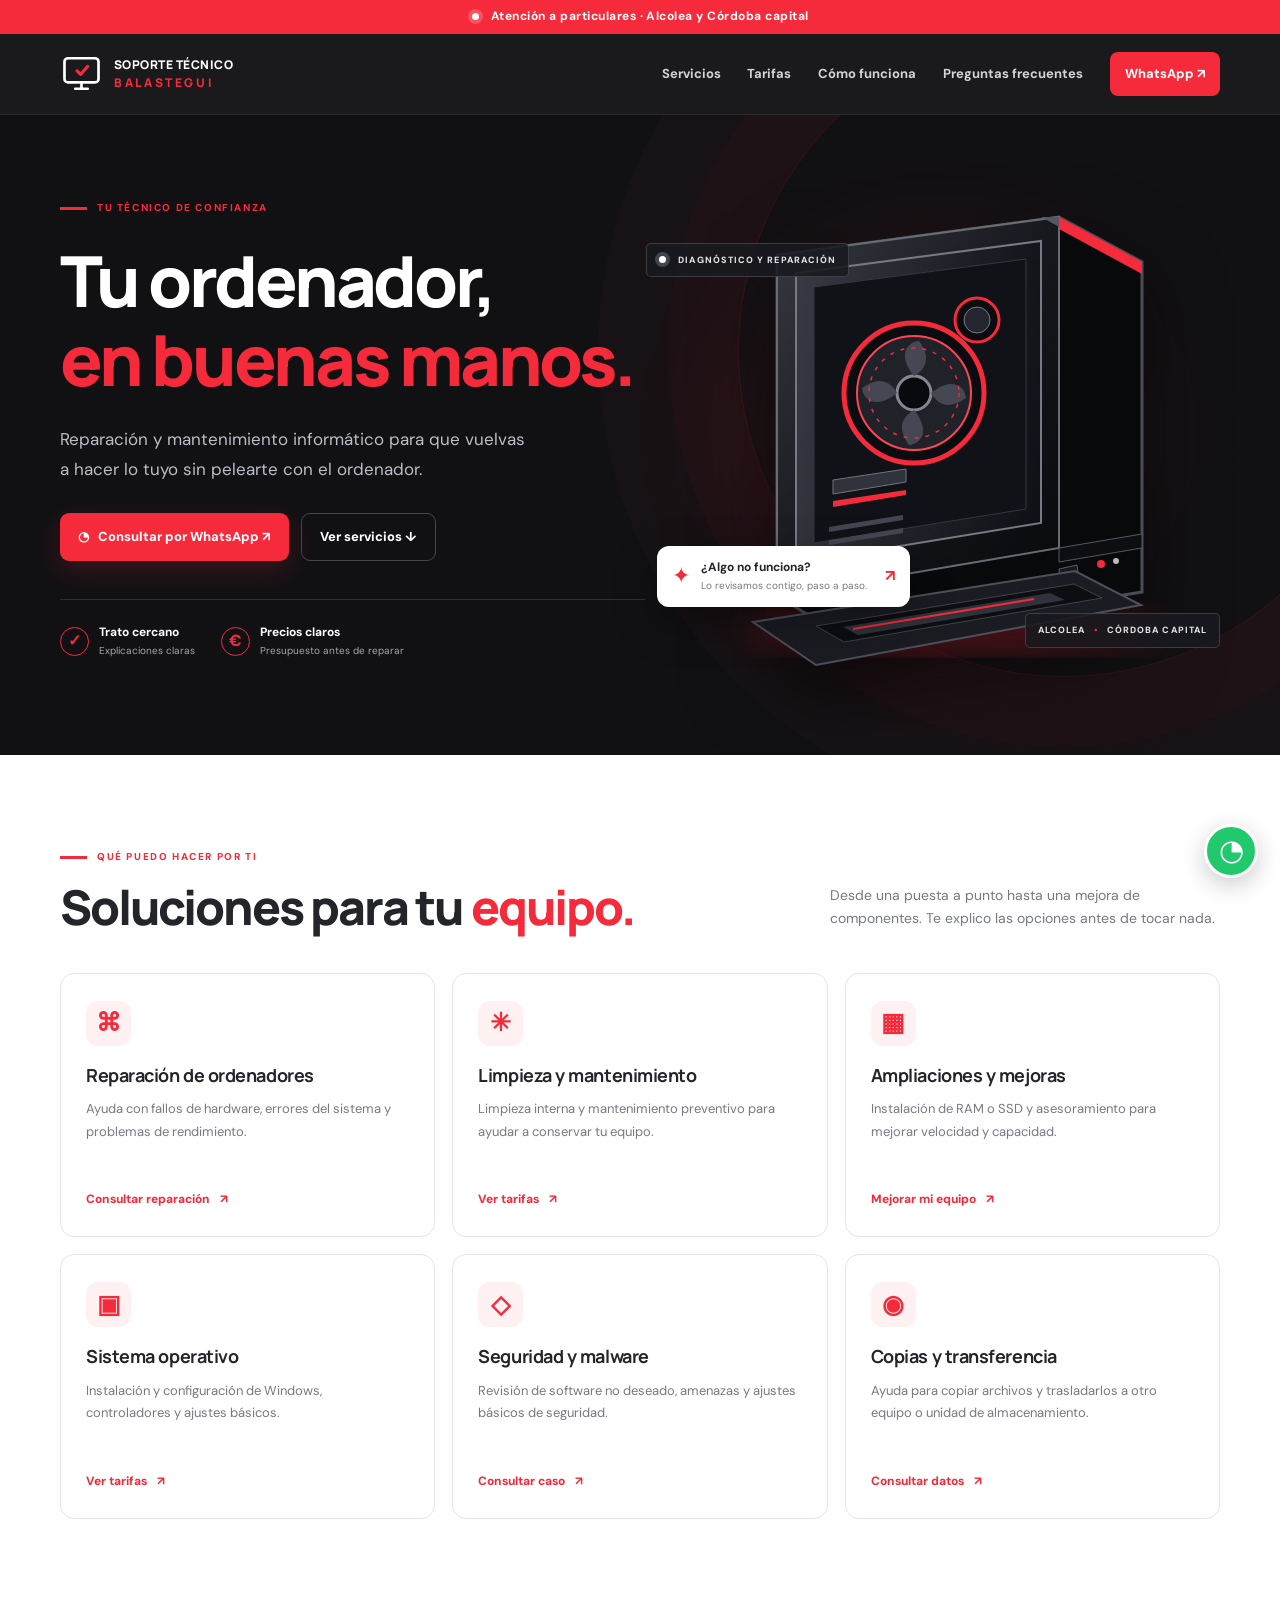
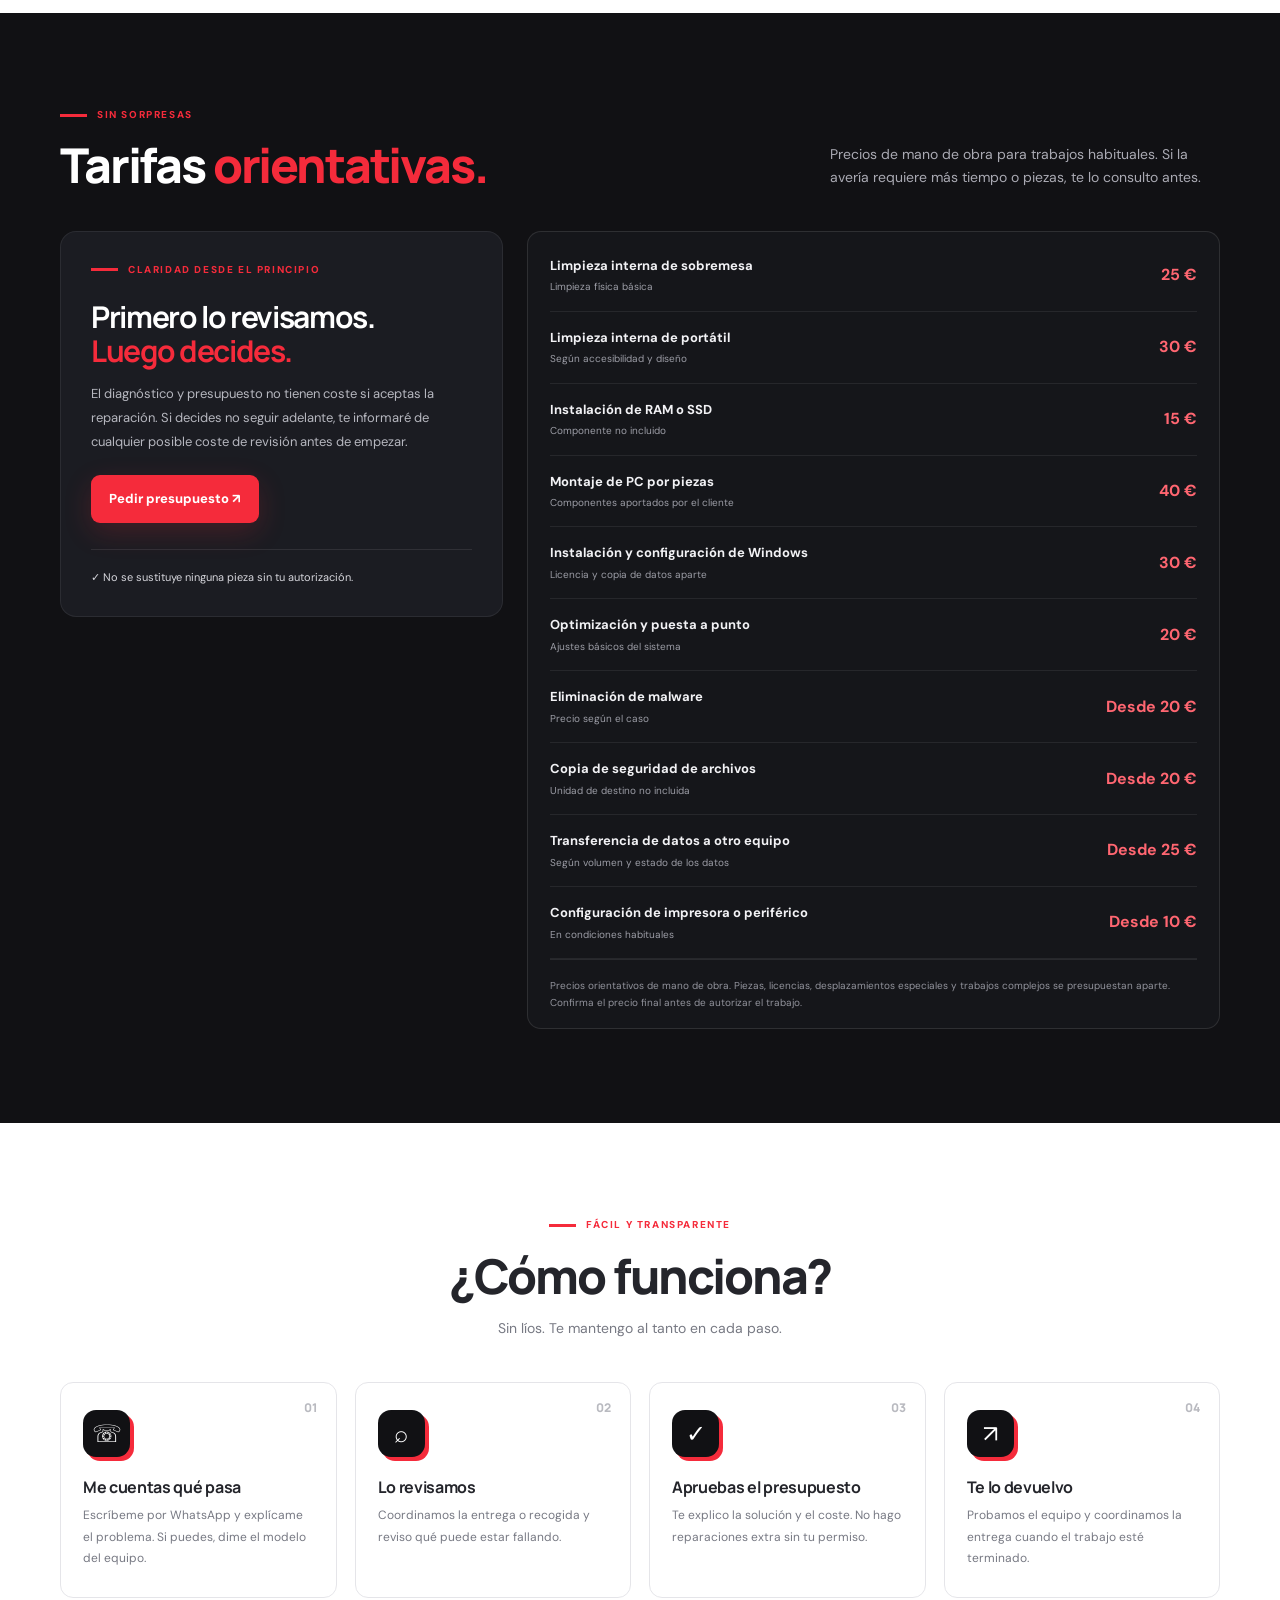
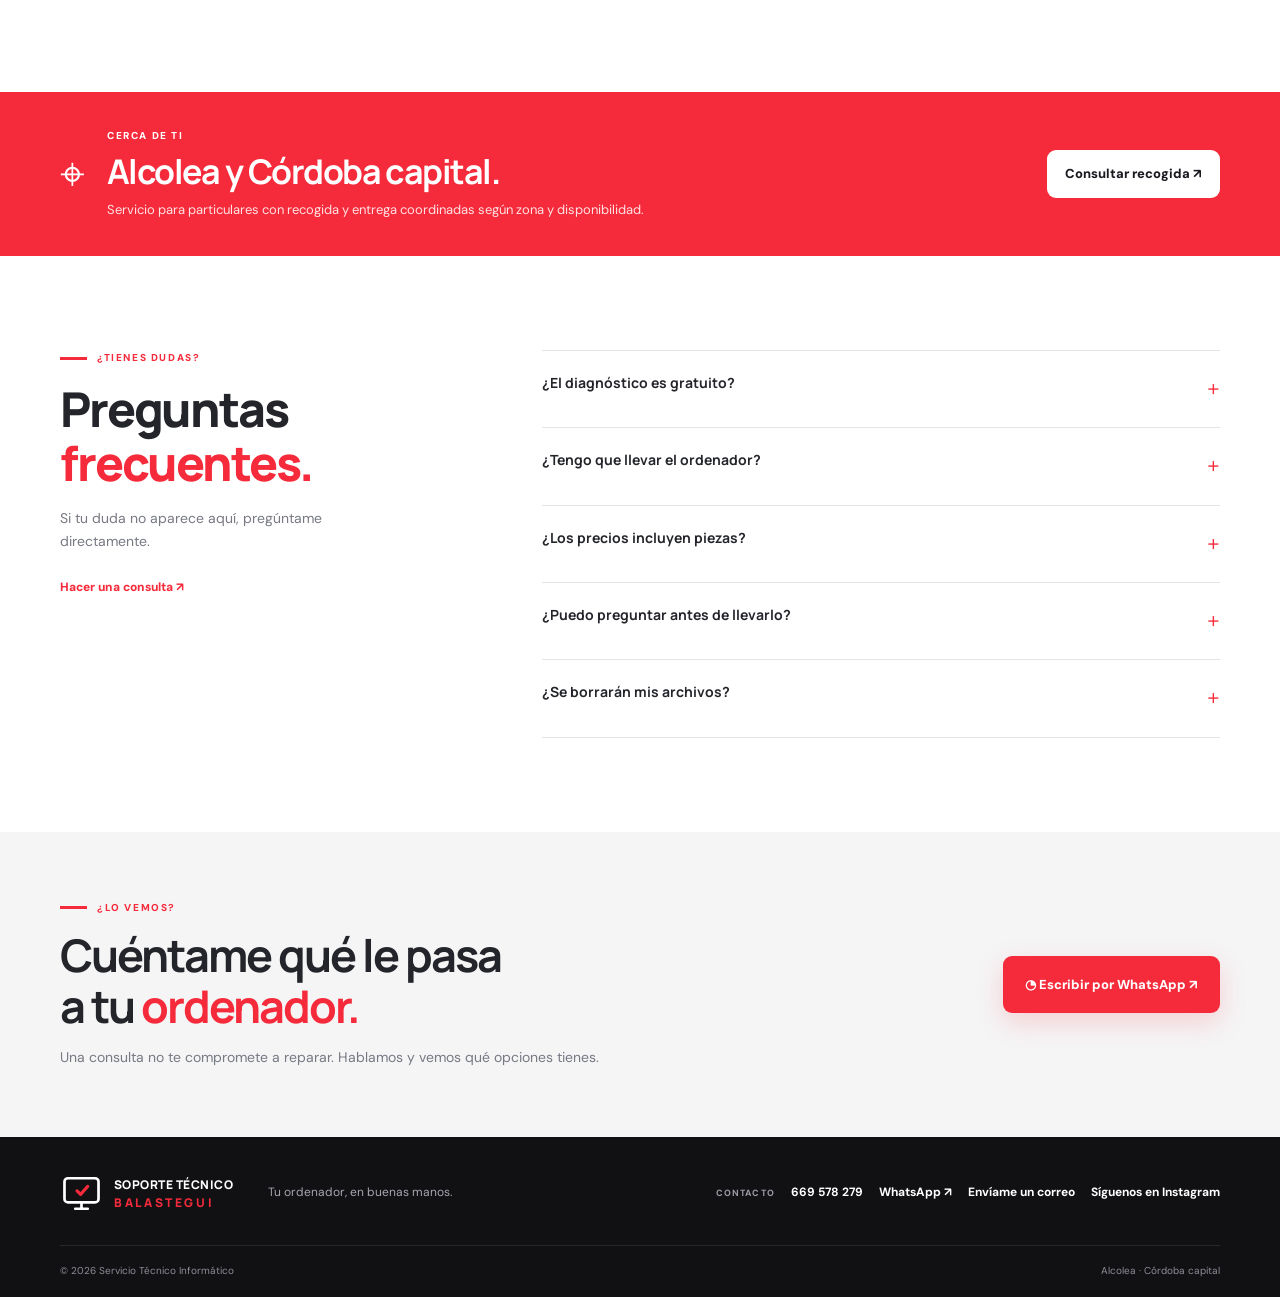
==== commit 2058e781: "Update footer and contact information in index.html" ====
--- a/index.html
+++ b/index.html
@@ -61,6 +61,6 @@
 <div class="faq-list reveal"><details><summary>¿El diagnóstico es gratuito? <span>+</span></summary><p>El diagnóstico y el presupuesto son gratuitos si aceptas la reparación. Si decides no realizarla, te explicaré cualquier coste de revisión antes de comenzar.</p></details><details><summary>¿Tengo que llevar el ordenador? <span>+</span></summary><p>Podemos coordinar la entrega o consultar la recogida en Alcolea y Córdoba capital, según la zona y disponibilidad.</p></details><details><summary>¿Los precios incluyen piezas? <span>+</span></summary><p>No. Las tarifas publicadas corresponden a mano de obra. Las piezas, licencias y otros costes se indican aparte en el presupuesto.</p></details><details><summary>¿Puedo preguntar antes de llevarlo? <span>+</span></summary><p>Claro. Escríbeme por WhatsApp con el tipo de equipo, el modelo si lo sabes y una explicación del problema.</p></details><details><summary>¿Se borrarán mis archivos? <span>+</span></summary><p>No se debe iniciar una reinstalación ni un procedimiento que pueda borrar datos sin explicarte los riesgos y obtener tu autorización. Siempre es recomendable tener una copia de seguridad.</p></details></div></div></section>
 <section class="cta" id="contacto"><div class="container cta-inner reveal"><div><div class="eyebrow"><span></span> ¿LO VEMOS?</div><h2>Cuéntame qué le pasa<br>a tu <em>ordenador.</em></h2><p>Una consulta no te compromete a reparar. Hablamos y vemos qué opciones tienes.</p></div><a class="btn primary large" href="https://wa.me/34669578279?text=Hola%2C%20quiero%20consultar%20una%20reparaci%C3%B3n%20inform%C3%A1tica." target="_blank" rel="noopener">◔ Escribir por WhatsApp ↗</a></div></section>
 </main>
-<footer class="footer"><div class="container footer-main"><a class="brand" href="#inicio"><span class="brand-icon"><svg viewBox="0 0 48 48"><rect x="5" y="7" width="38" height="27" rx="4"/><path d="M17 41h14M24 34v7"/><path class="red-stroke" d="m19 21 4 4 8-9"/></svg></span><span><b>SERVICIO TÉCNICO</b><small>INFORMÁTICO</small></span></a><p>Tu ordenador, en buenas manos.</p><div class="footer-contact"><small>CONTACTO</small><a href="tel:+34669578279">669 578 279</a><a href="https://wa.me/34669578279" target="_blank" rel="noopener">WhatsApp ↗</a></div></div><div class="container footer-bottom"><span>© <span id="year"></span> Servicio Técnico Informático</span><span>Alcolea · Córdoba capital</span><a href="privacidad.html">Privacidad</a></div></footer>
+<footer class="footer"><div class="container footer-main"><a class="brand" href="#inicio"><span class="brand-icon"><svg viewBox="0 0 48 48"><rect x="5" y="7" width="38" height="27" rx="4"/><path d="M17 41h14M24 34v7"/><path class="red-stroke" d="m19 21 4 4 8-9"/></svg></span><span><b>SOPORTE TÉCNICO</b><small>BALASTEGUI</small></span></a><p>Tu ordenador, en buenas manos.</p><div class="footer-contact"><small>CONTACTO</small><a href="tel:+34669578279">669 578 279</a><a href="https://wa.me/34669578279" target="_blank" rel="noopener">WhatsApp ↗</a><a href="mailto:soportetecnicobalastegui@gmail.com">Envíame un correo</a><a href="https://www.instagram.com/soportetecnico_balastegui/" target="_blank" rel="noopener noreferrer">Síguenos en Instagram</a></div></div><div class="container footer-bottom"><span>© <span id="year"></span> Servicio Técnico Informático</span><span>Alcolea · Córdoba capital</span></div></footer>
 <a class="floating-wa" href="https://wa.me/34669578279?text=Hola%2C%20quiero%20consultar%20una%20reparaci%C3%B3n%20inform%C3%A1tica." target="_blank" rel="noopener" aria-label="Contactar por WhatsApp">◔</a>
 </body></html>
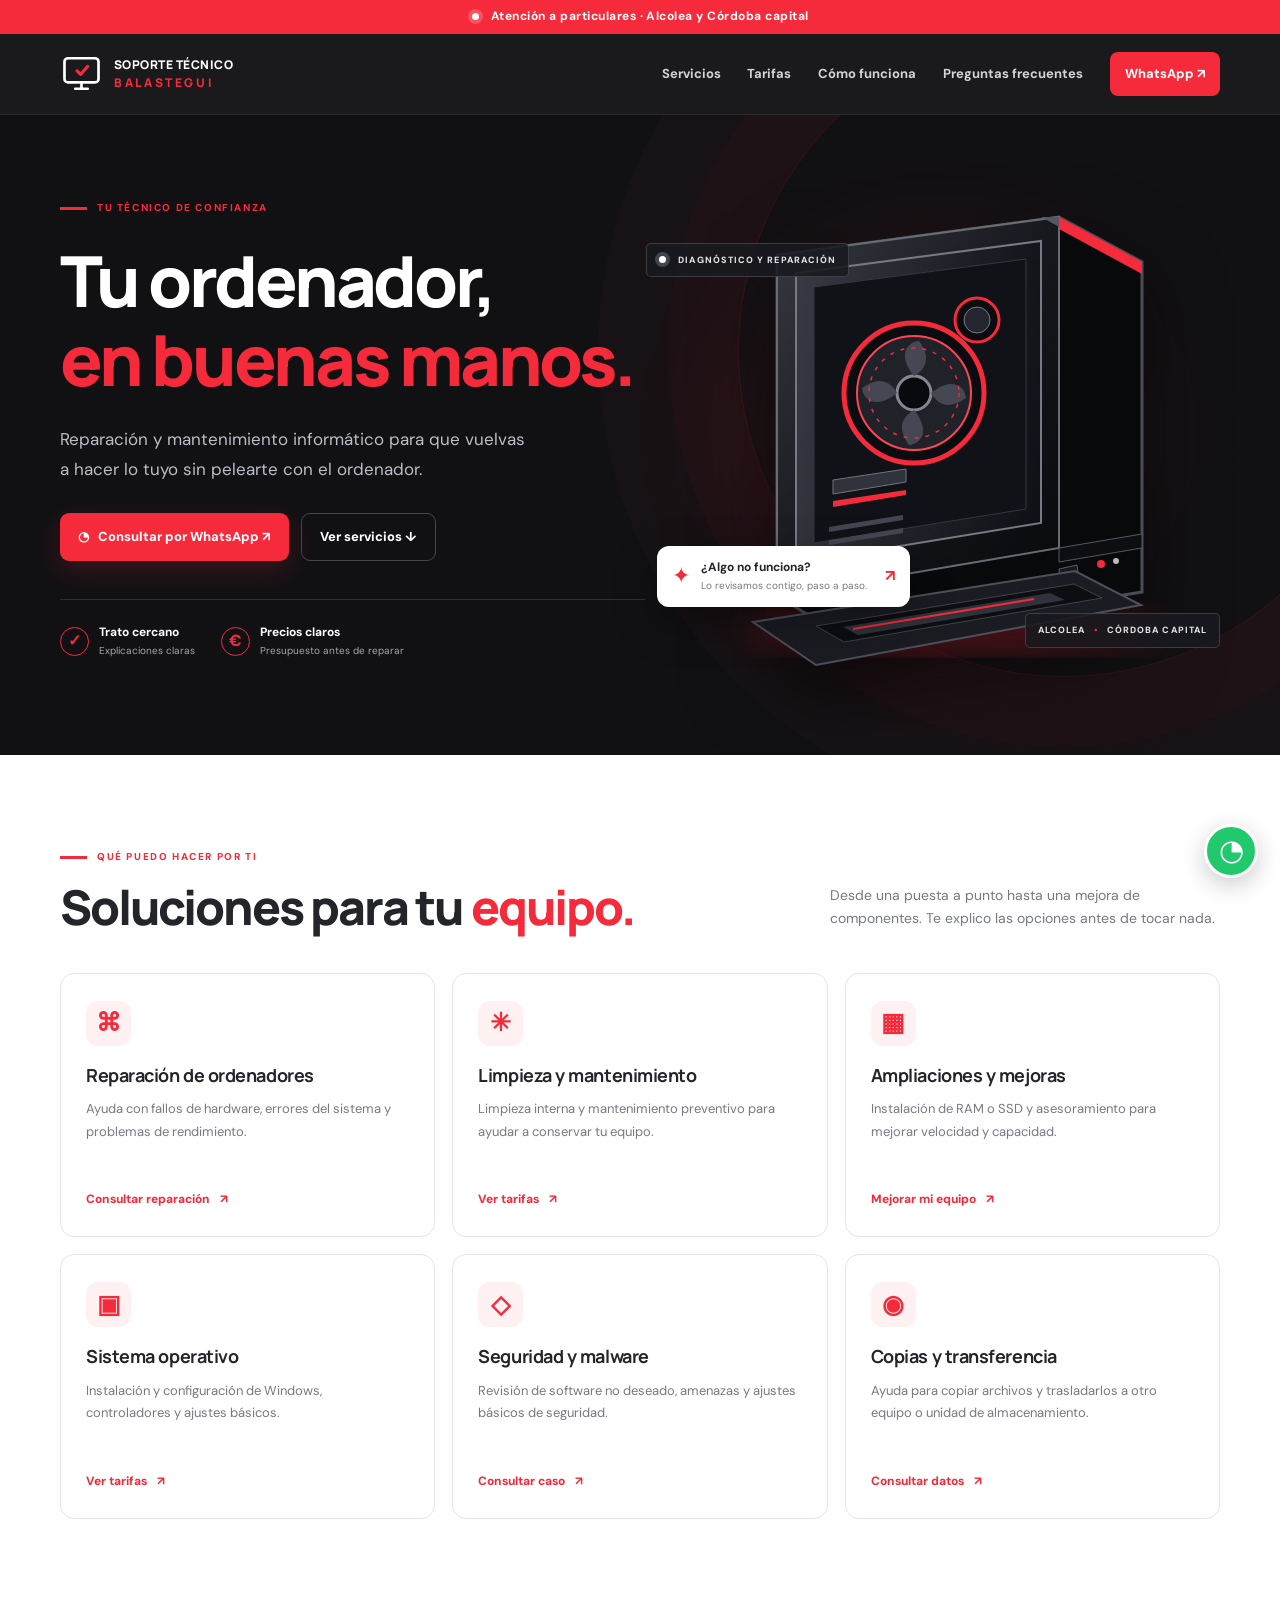
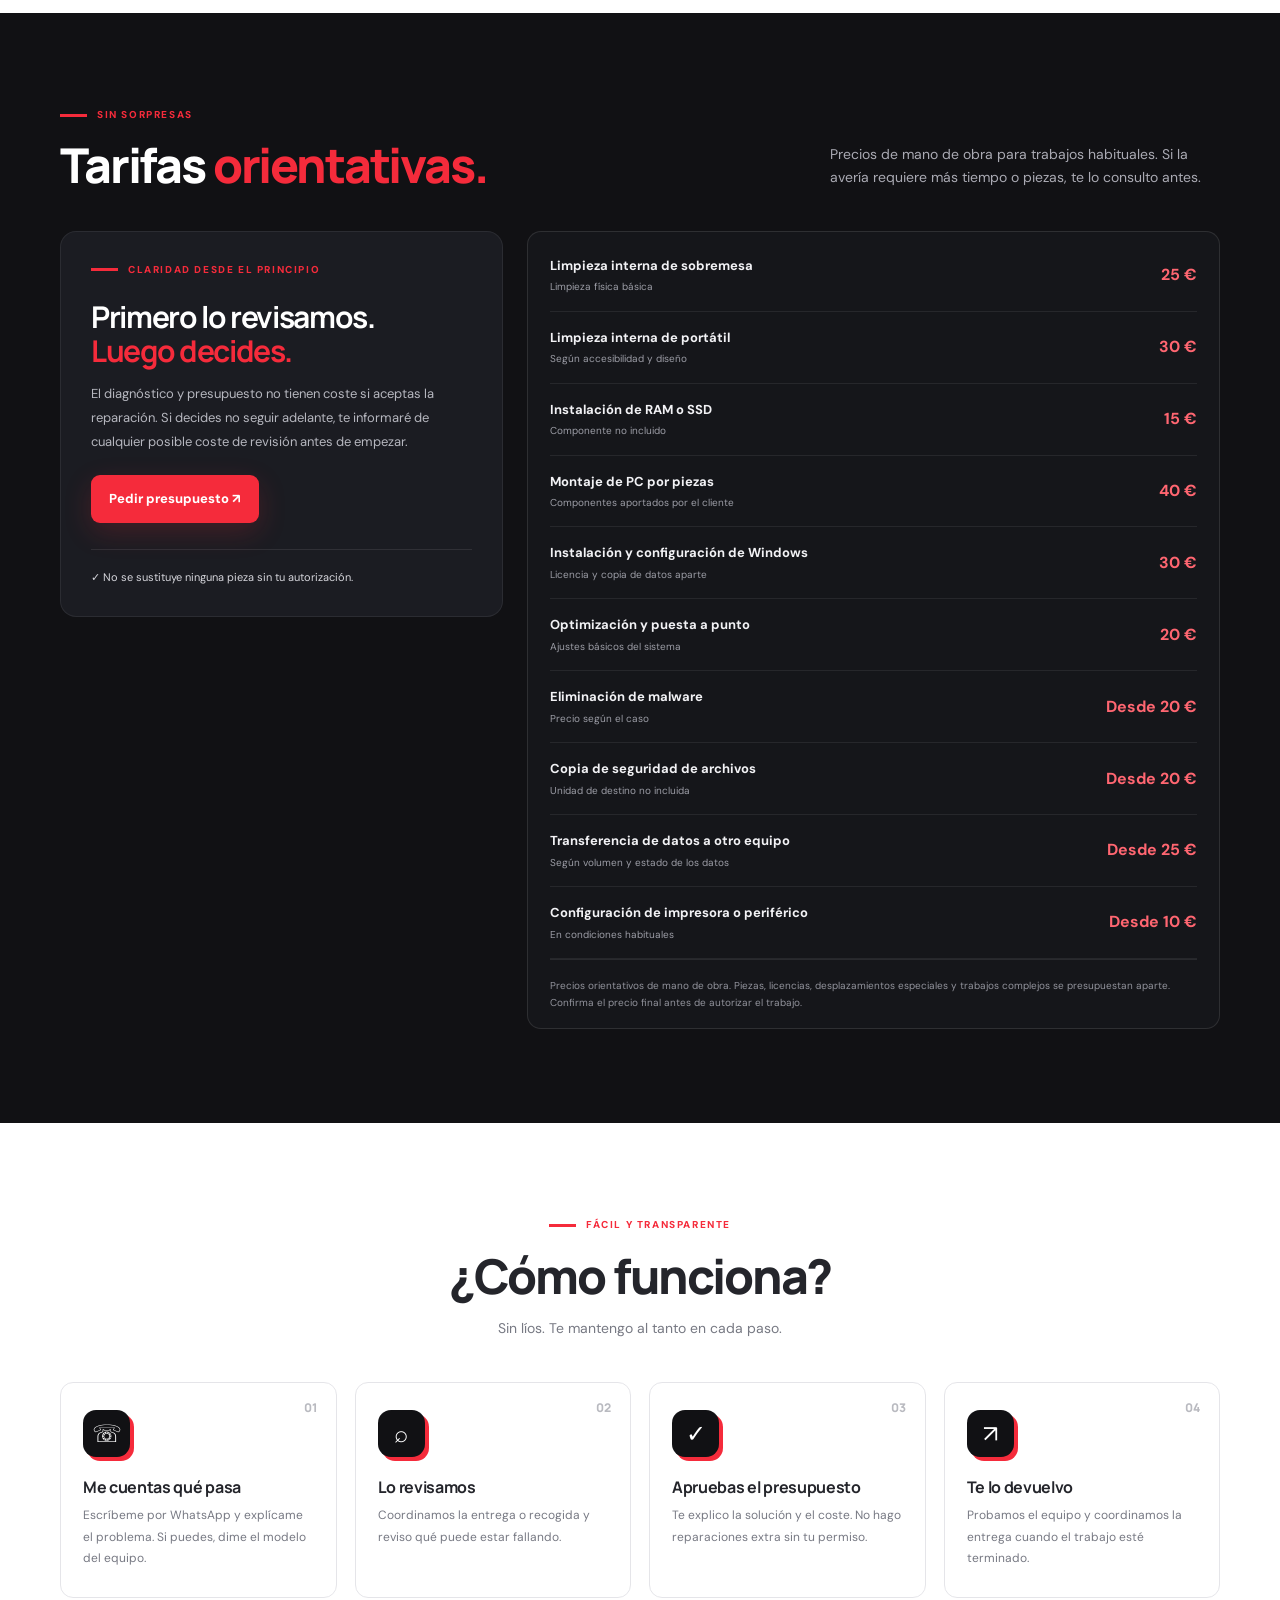
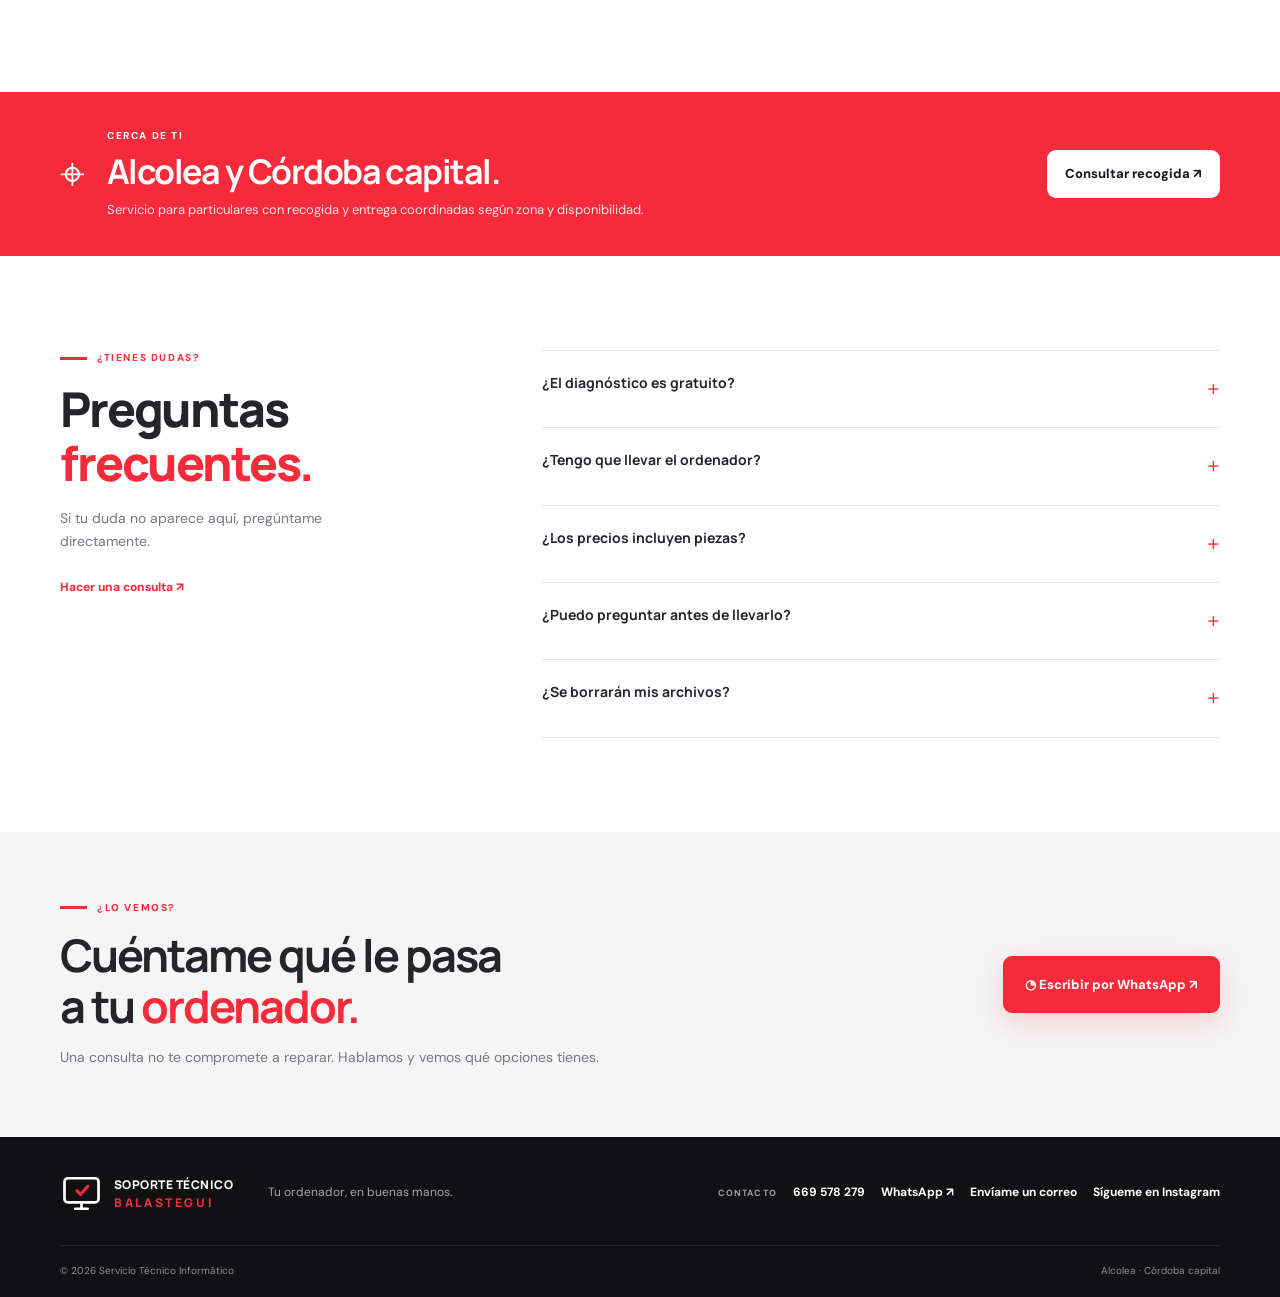
==== commit 970f0818: "Fix footer duplication and update contact links" ====
--- a/index.html
+++ b/index.html
@@ -61,6 +61,6 @@
 <div class="faq-list reveal"><details><summary>¿El diagnóstico es gratuito? <span>+</span></summary><p>El diagnóstico y el presupuesto son gratuitos si aceptas la reparación. Si decides no realizarla, te explicaré cualquier coste de revisión antes de comenzar.</p></details><details><summary>¿Tengo que llevar el ordenador? <span>+</span></summary><p>Podemos coordinar la entrega o consultar la recogida en Alcolea y Córdoba capital, según la zona y disponibilidad.</p></details><details><summary>¿Los precios incluyen piezas? <span>+</span></summary><p>No. Las tarifas publicadas corresponden a mano de obra. Las piezas, licencias y otros costes se indican aparte en el presupuesto.</p></details><details><summary>¿Puedo preguntar antes de llevarlo? <span>+</span></summary><p>Claro. Escríbeme por WhatsApp con el tipo de equipo, el modelo si lo sabes y una explicación del problema.</p></details><details><summary>¿Se borrarán mis archivos? <span>+</span></summary><p>No se debe iniciar una reinstalación ni un procedimiento que pueda borrar datos sin explicarte los riesgos y obtener tu autorización. Siempre es recomendable tener una copia de seguridad.</p></details></div></div></section>
 <section class="cta" id="contacto"><div class="container cta-inner reveal"><div><div class="eyebrow"><span></span> ¿LO VEMOS?</div><h2>Cuéntame qué le pasa<br>a tu <em>ordenador.</em></h2><p>Una consulta no te compromete a reparar. Hablamos y vemos qué opciones tienes.</p></div><a class="btn primary large" href="https://wa.me/34669578279?text=Hola%2C%20quiero%20consultar%20una%20reparaci%C3%B3n%20inform%C3%A1tica." target="_blank" rel="noopener">◔ Escribir por WhatsApp ↗</a></div></section>
 </main>
-<footer class="footer"><div class="container footer-main"><a class="brand" href="#inicio"><span class="brand-icon"><svg viewBox="0 0 48 48"><rect x="5" y="7" width="38" height="27" rx="4"/><path d="M17 41h14M24 34v7"/><path class="red-stroke" d="m19 21 4 4 8-9"/></svg></span><span><b>SOPORTE TÉCNICO</b><small>BALASTEGUI</small></span></a><p>Tu ordenador, en buenas manos.</p><div class="footer-contact"><small>CONTACTO</small><a href="tel:+34669578279">669 578 279</a><a href="https://wa.me/34669578279" target="_blank" rel="noopener">WhatsApp ↗</a><a href="mailto:soportetecnicobalastegui@gmail.com">Envíame un correo</a><a href="https://www.instagram.com/soportetecnico_balastegui/" target="_blank" rel="noopener noreferrer">Síguenos en Instagram</a></div></div><div class="container footer-bottom"><span>© <span id="year"></span> Servicio Técnico Informático</span><span>Alcolea · Córdoba capital</span></div></footer>
+<footer class="footer"><div class="container footer-main"><a class="brand" href="#inicio"><span class="brand-icon"><svg viewBox="0 0 48 48"><rect x="5" y="7" width="38" height="27" rx="4"/><path d="M17 41h14M24 34v7"/><path class="red-stroke" d="m19 21 4 4 8-9"/></svg></span><span><b>SOPORTE TÉCNICO</b><small>BALASTEGUI</small></span></a><p>Tu ordenador, en buenas manos.</p><div class="footer-contact"><small>CONTACTO</small><a href="tel:+34669578279">669 578 279</a><a href="https://wa.me/34669578279" target="_blank" rel="noopener">WhatsApp ↗</a><a href="mailto:soportetecnicobalastegui@gmail.com">Envíame un correo</a><a href="https://www.instagram.com/soportetecnico_balastegui/" target="_blank" rel="noopener noreferrer">Sígueme en Instagram</a></div></div><div class="container footer-bottom"><span>© <span id="year"></span> Servicio Técnico Informático</span><span>Alcolea · Córdoba capital</span></div></footer>
 <a class="floating-wa" href="https://wa.me/34669578279?text=Hola%2C%20quiero%20consultar%20una%20reparaci%C3%B3n%20inform%C3%A1tica." target="_blank" rel="noopener" aria-label="Contactar por WhatsApp">◔</a>
 </body></html>
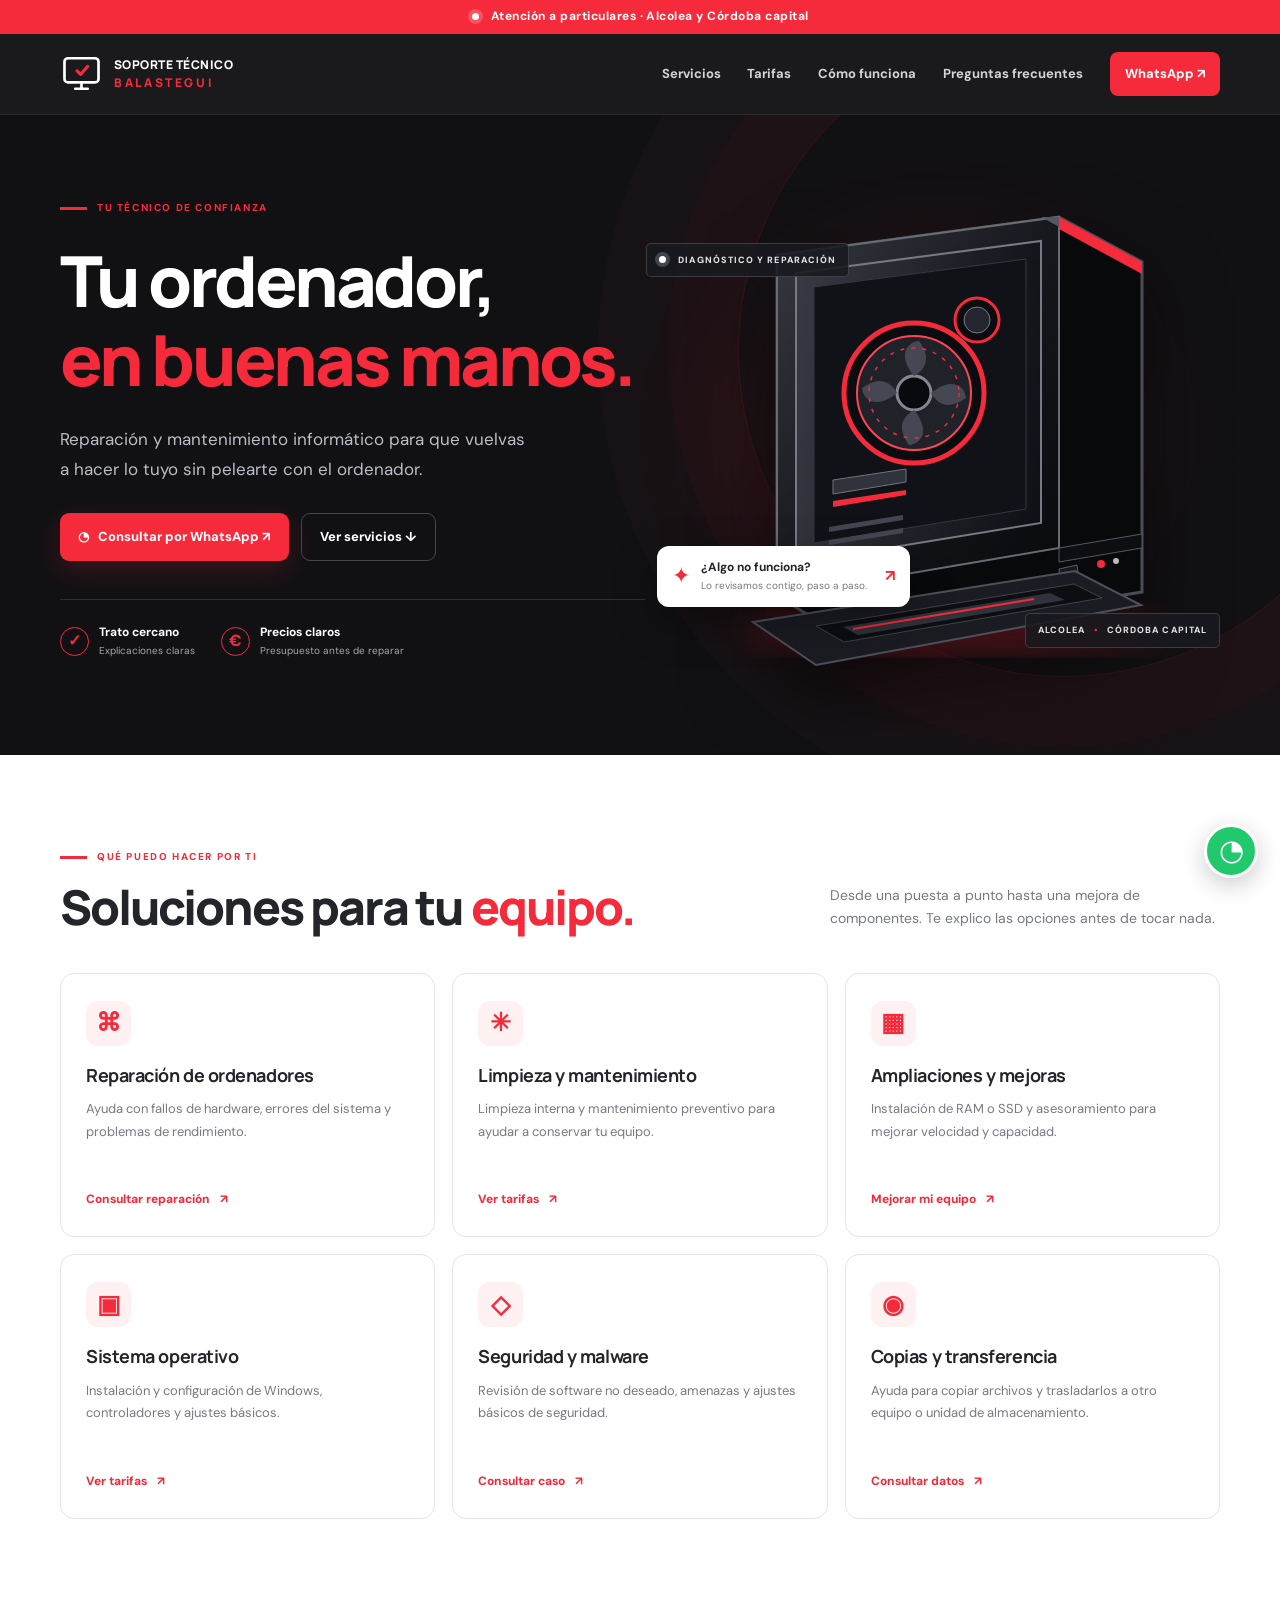
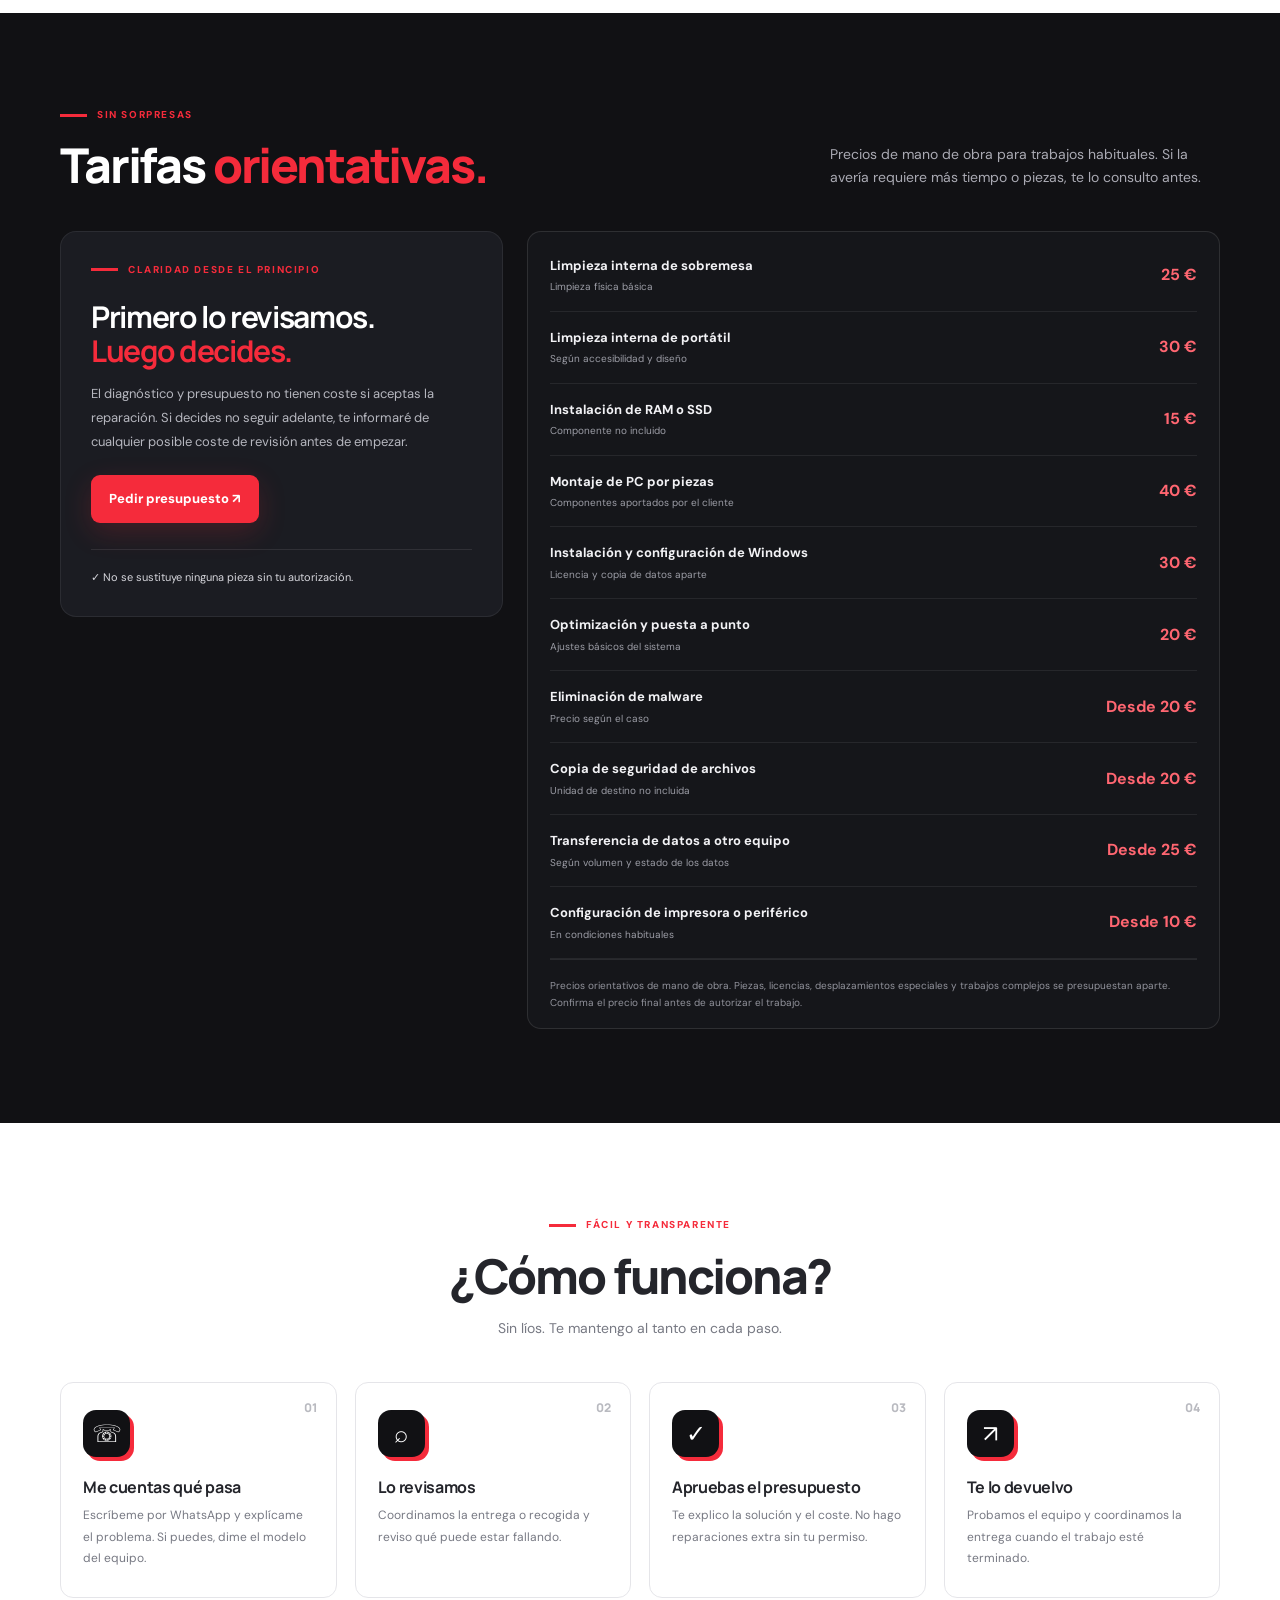
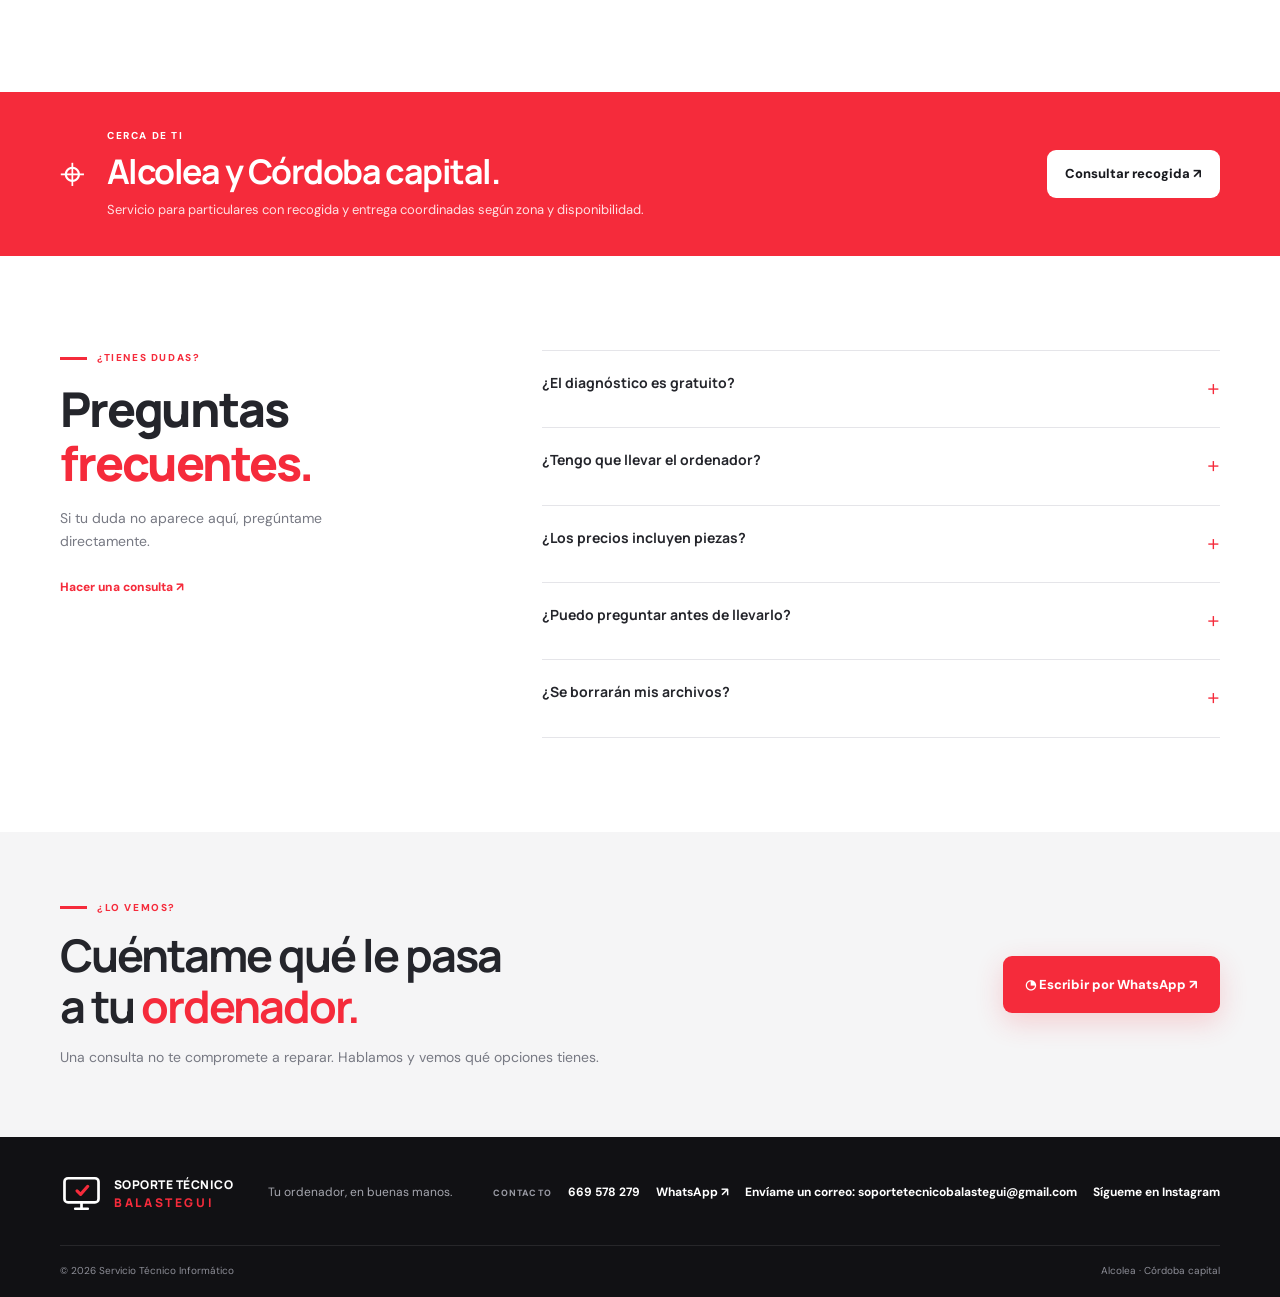
==== commit e3cdf8ea: "Fix footer duplication and update contact links" ====
--- a/index.html
+++ b/index.html
@@ -61,6 +61,6 @@
 <div class="faq-list reveal"><details><summary>¿El diagnóstico es gratuito? <span>+</span></summary><p>El diagnóstico y el presupuesto son gratuitos si aceptas la reparación. Si decides no realizarla, te explicaré cualquier coste de revisión antes de comenzar.</p></details><details><summary>¿Tengo que llevar el ordenador? <span>+</span></summary><p>Podemos coordinar la entrega o consultar la recogida en Alcolea y Córdoba capital, según la zona y disponibilidad.</p></details><details><summary>¿Los precios incluyen piezas? <span>+</span></summary><p>No. Las tarifas publicadas corresponden a mano de obra. Las piezas, licencias y otros costes se indican aparte en el presupuesto.</p></details><details><summary>¿Puedo preguntar antes de llevarlo? <span>+</span></summary><p>Claro. Escríbeme por WhatsApp con el tipo de equipo, el modelo si lo sabes y una explicación del problema.</p></details><details><summary>¿Se borrarán mis archivos? <span>+</span></summary><p>No se debe iniciar una reinstalación ni un procedimiento que pueda borrar datos sin explicarte los riesgos y obtener tu autorización. Siempre es recomendable tener una copia de seguridad.</p></details></div></div></section>
 <section class="cta" id="contacto"><div class="container cta-inner reveal"><div><div class="eyebrow"><span></span> ¿LO VEMOS?</div><h2>Cuéntame qué le pasa<br>a tu <em>ordenador.</em></h2><p>Una consulta no te compromete a reparar. Hablamos y vemos qué opciones tienes.</p></div><a class="btn primary large" href="https://wa.me/34669578279?text=Hola%2C%20quiero%20consultar%20una%20reparaci%C3%B3n%20inform%C3%A1tica." target="_blank" rel="noopener">◔ Escribir por WhatsApp ↗</a></div></section>
 </main>
-<footer class="footer"><div class="container footer-main"><a class="brand" href="#inicio"><span class="brand-icon"><svg viewBox="0 0 48 48"><rect x="5" y="7" width="38" height="27" rx="4"/><path d="M17 41h14M24 34v7"/><path class="red-stroke" d="m19 21 4 4 8-9"/></svg></span><span><b>SOPORTE TÉCNICO</b><small>BALASTEGUI</small></span></a><p>Tu ordenador, en buenas manos.</p><div class="footer-contact"><small>CONTACTO</small><a href="tel:+34669578279">669 578 279</a><a href="https://wa.me/34669578279" target="_blank" rel="noopener">WhatsApp ↗</a><a href="mailto:soportetecnicobalastegui@gmail.com">Envíame un correo</a><a href="https://www.instagram.com/soportetecnico_balastegui/" target="_blank" rel="noopener noreferrer">Sígueme en Instagram</a></div></div><div class="container footer-bottom"><span>© <span id="year"></span> Servicio Técnico Informático</span><span>Alcolea · Córdoba capital</span></div></footer>
+<footer class="footer"><div class="container footer-main"><a class="brand" href="#inicio"><span class="brand-icon"><svg viewBox="0 0 48 48"><rect x="5" y="7" width="38" height="27" rx="4"/><path d="M17 41h14M24 34v7"/><path class="red-stroke" d="m19 21 4 4 8-9"/></svg></span><span><b>SOPORTE TÉCNICO</b><small>BALASTEGUI</small></span></a><p>Tu ordenador, en buenas manos.</p><div class="footer-contact"><small>CONTACTO</small><a href="tel:+34669578279">669 578 279</a><a href="https://wa.me/34669578279" target="_blank" rel="noopener">WhatsApp ↗</a><a href="mailto:soportetecnicobalastegui@gmail.com">Envíame un correo: soportetecnicobalastegui@gmail.com</a><a href="https://www.instagram.com/soportetecnico_balastegui/" target="_blank" rel="noopener noreferrer">Sígueme en Instagram</a></div></div><div class="container footer-bottom"><span>© <span id="year"></span> Servicio Técnico Informático</span><span>Alcolea · Córdoba capital</span></div></footer>
 <a class="floating-wa" href="https://wa.me/34669578279?text=Hola%2C%20quiero%20consultar%20una%20reparaci%C3%B3n%20inform%C3%A1tica." target="_blank" rel="noopener" aria-label="Contactar por WhatsApp">◔</a>
 </body></html>
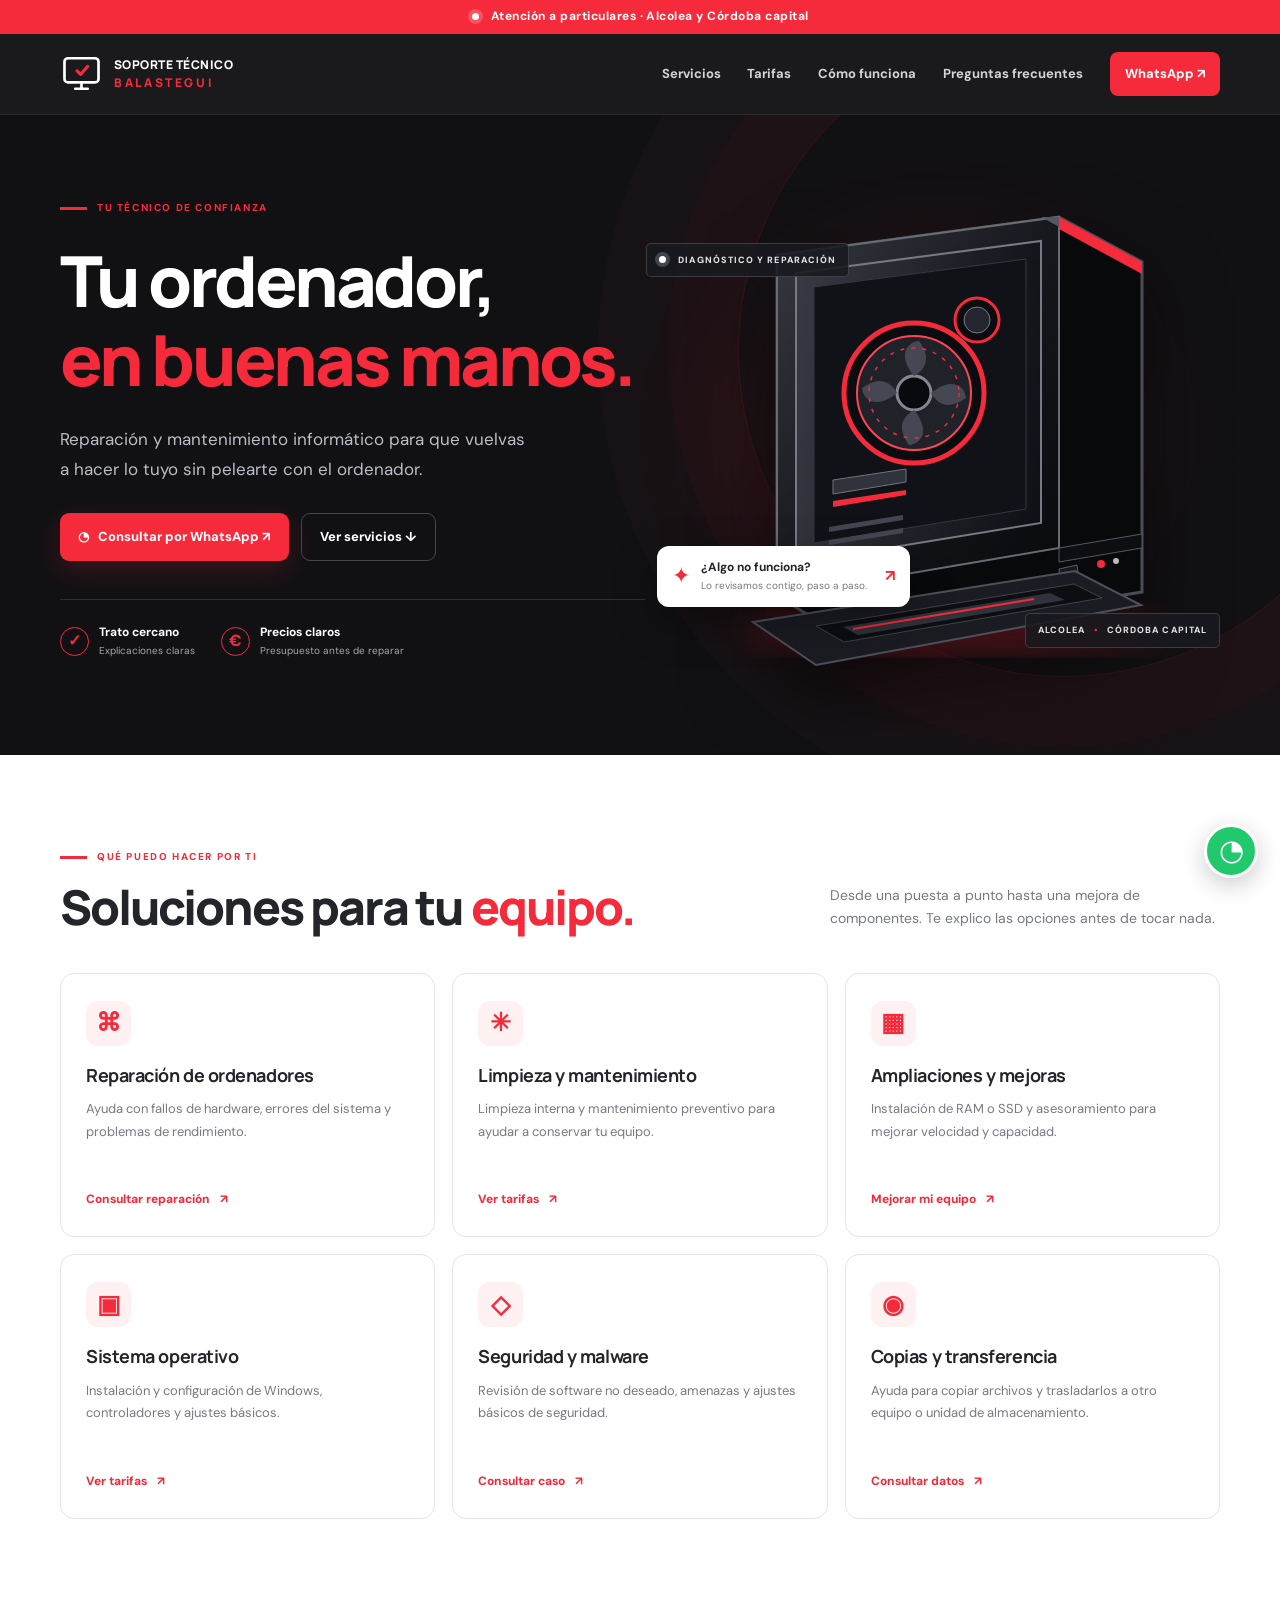
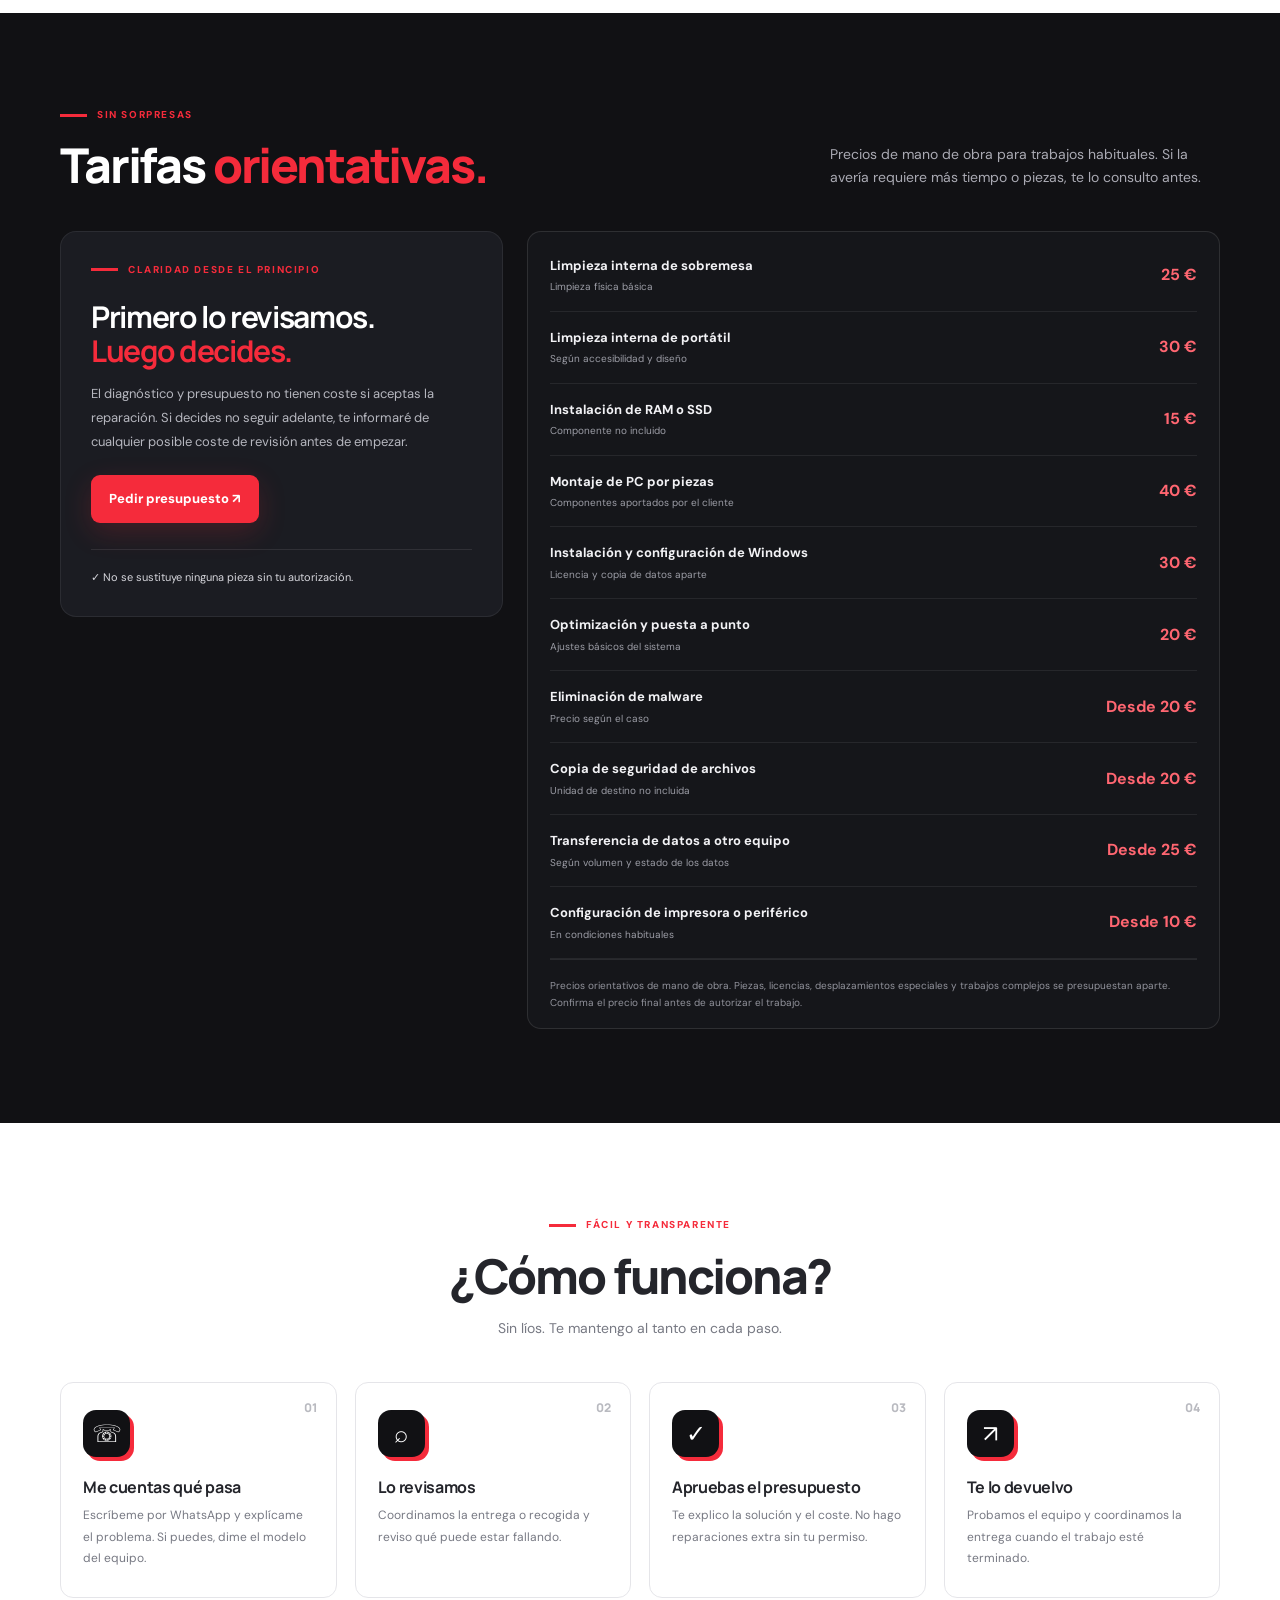
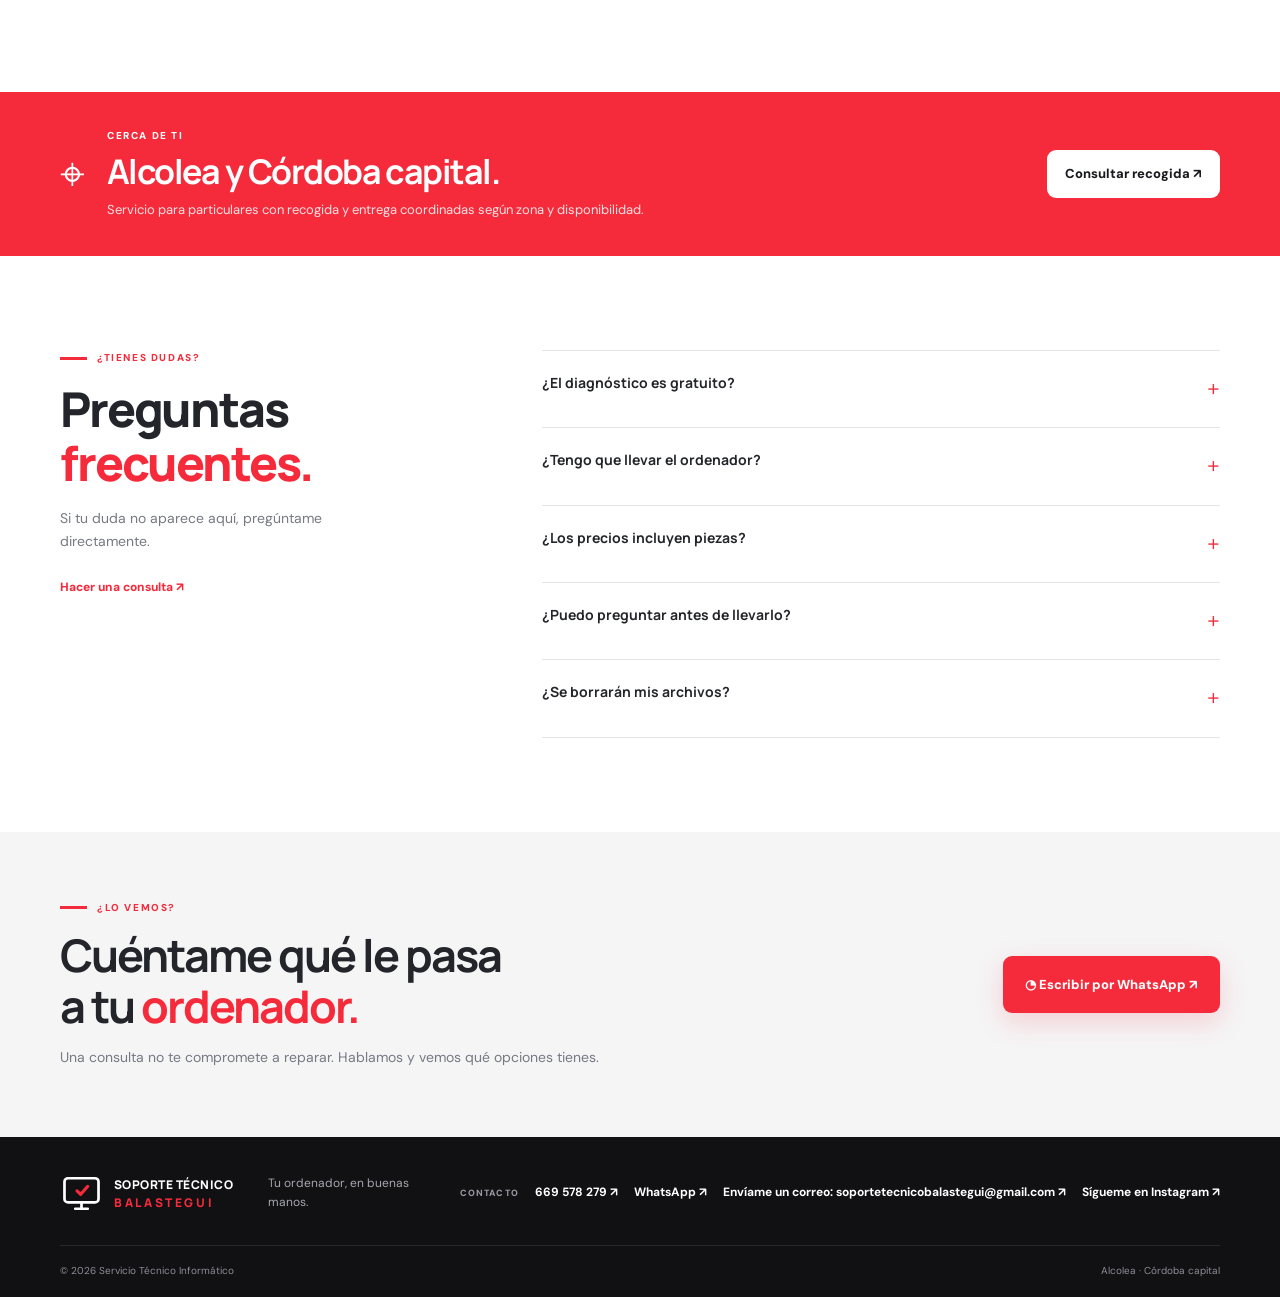
==== commit 44666a46: "Update footer and contact information in index.html" ====
--- a/index.html
+++ b/index.html
@@ -61,6 +61,6 @@
 <div class="faq-list reveal"><details><summary>¿El diagnóstico es gratuito? <span>+</span></summary><p>El diagnóstico y el presupuesto son gratuitos si aceptas la reparación. Si decides no realizarla, te explicaré cualquier coste de revisión antes de comenzar.</p></details><details><summary>¿Tengo que llevar el ordenador? <span>+</span></summary><p>Podemos coordinar la entrega o consultar la recogida en Alcolea y Córdoba capital, según la zona y disponibilidad.</p></details><details><summary>¿Los precios incluyen piezas? <span>+</span></summary><p>No. Las tarifas publicadas corresponden a mano de obra. Las piezas, licencias y otros costes se indican aparte en el presupuesto.</p></details><details><summary>¿Puedo preguntar antes de llevarlo? <span>+</span></summary><p>Claro. Escríbeme por WhatsApp con el tipo de equipo, el modelo si lo sabes y una explicación del problema.</p></details><details><summary>¿Se borrarán mis archivos? <span>+</span></summary><p>No se debe iniciar una reinstalación ni un procedimiento que pueda borrar datos sin explicarte los riesgos y obtener tu autorización. Siempre es recomendable tener una copia de seguridad.</p></details></div></div></section>
 <section class="cta" id="contacto"><div class="container cta-inner reveal"><div><div class="eyebrow"><span></span> ¿LO VEMOS?</div><h2>Cuéntame qué le pasa<br>a tu <em>ordenador.</em></h2><p>Una consulta no te compromete a reparar. Hablamos y vemos qué opciones tienes.</p></div><a class="btn primary large" href="https://wa.me/34669578279?text=Hola%2C%20quiero%20consultar%20una%20reparaci%C3%B3n%20inform%C3%A1tica." target="_blank" rel="noopener">◔ Escribir por WhatsApp ↗</a></div></section>
 </main>
-<footer class="footer"><div class="container footer-main"><a class="brand" href="#inicio"><span class="brand-icon"><svg viewBox="0 0 48 48"><rect x="5" y="7" width="38" height="27" rx="4"/><path d="M17 41h14M24 34v7"/><path class="red-stroke" d="m19 21 4 4 8-9"/></svg></span><span><b>SOPORTE TÉCNICO</b><small>BALASTEGUI</small></span></a><p>Tu ordenador, en buenas manos.</p><div class="footer-contact"><small>CONTACTO</small><a href="tel:+34669578279">669 578 279</a><a href="https://wa.me/34669578279" target="_blank" rel="noopener">WhatsApp ↗</a><a href="mailto:soportetecnicobalastegui@gmail.com">Envíame un correo: soportetecnicobalastegui@gmail.com</a><a href="https://www.instagram.com/soportetecnico_balastegui/" target="_blank" rel="noopener noreferrer">Sígueme en Instagram</a></div></div><div class="container footer-bottom"><span>© <span id="year"></span> Servicio Técnico Informático</span><span>Alcolea · Córdoba capital</span></div></footer>
+<footer class="footer"><div class="container footer-main"><a class="brand" href="#inicio"><span class="brand-icon"><svg viewBox="0 0 48 48"><rect x="5" y="7" width="38" height="27" rx="4"/><path d="M17 41h14M24 34v7"/><path class="red-stroke" d="m19 21 4 4 8-9"/></svg></span><span><b>SOPORTE TÉCNICO</b><small>BALASTEGUI</small></span></a><p>Tu ordenador, en buenas manos.</p><div class="footer-contact"><small>CONTACTO</small><a href="tel:+34669578279">669 578 279 ↗</a><a href="https://wa.me/34669578279" target="_blank" rel="noopener">WhatsApp ↗</a><a href="mailto:soportetecnicobalastegui@gmail.com">Envíame un correo: soportetecnicobalastegui@gmail.com ↗</a><a href="https://www.instagram.com/soportetecnico_balastegui/" target="_blank" rel="noopener noreferrer">Sígueme en Instagram ↗</a></div></div><div class="container footer-bottom"><span>© <span id="year"></span> Servicio Técnico Informático</span><span>Alcolea · Córdoba capital</span></div></footer>
 <a class="floating-wa" href="https://wa.me/34669578279?text=Hola%2C%20quiero%20consultar%20una%20reparaci%C3%B3n%20inform%C3%A1tica." target="_blank" rel="noopener" aria-label="Contactar por WhatsApp">◔</a>
 </body></html>
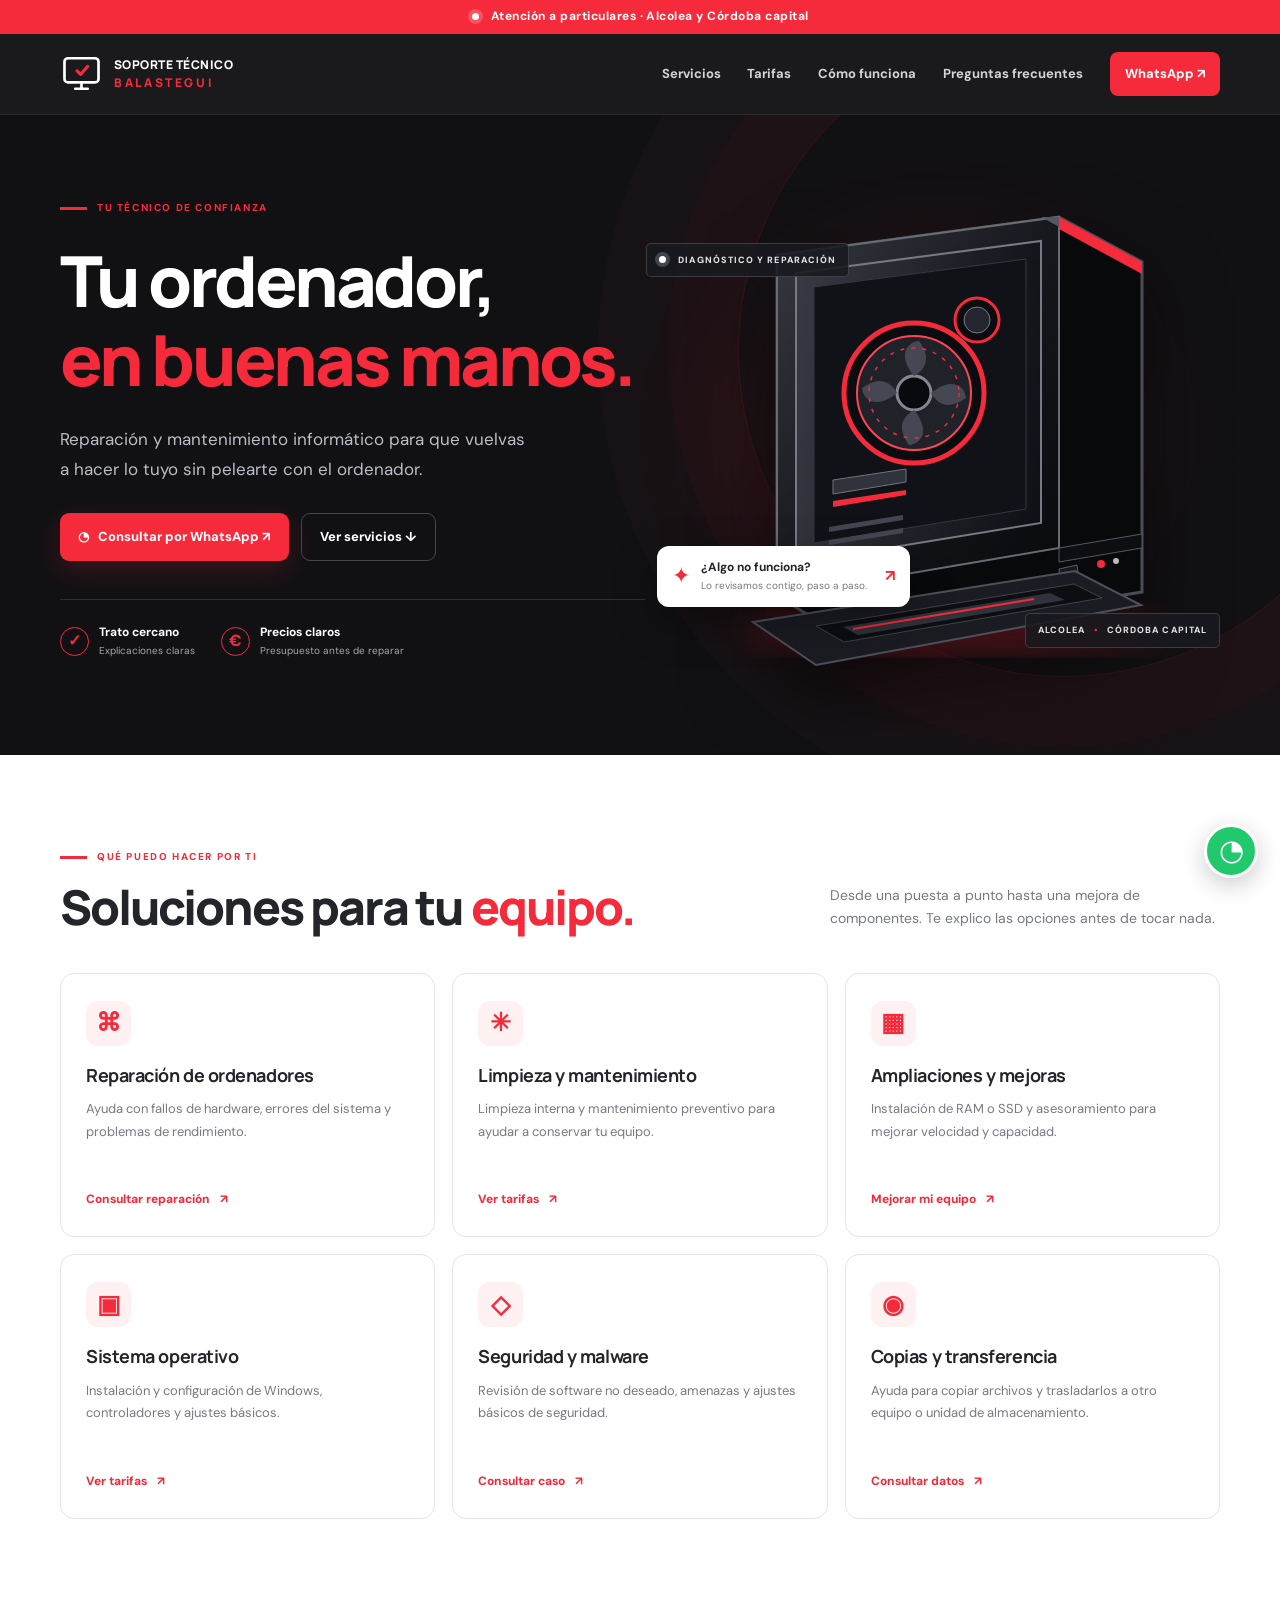
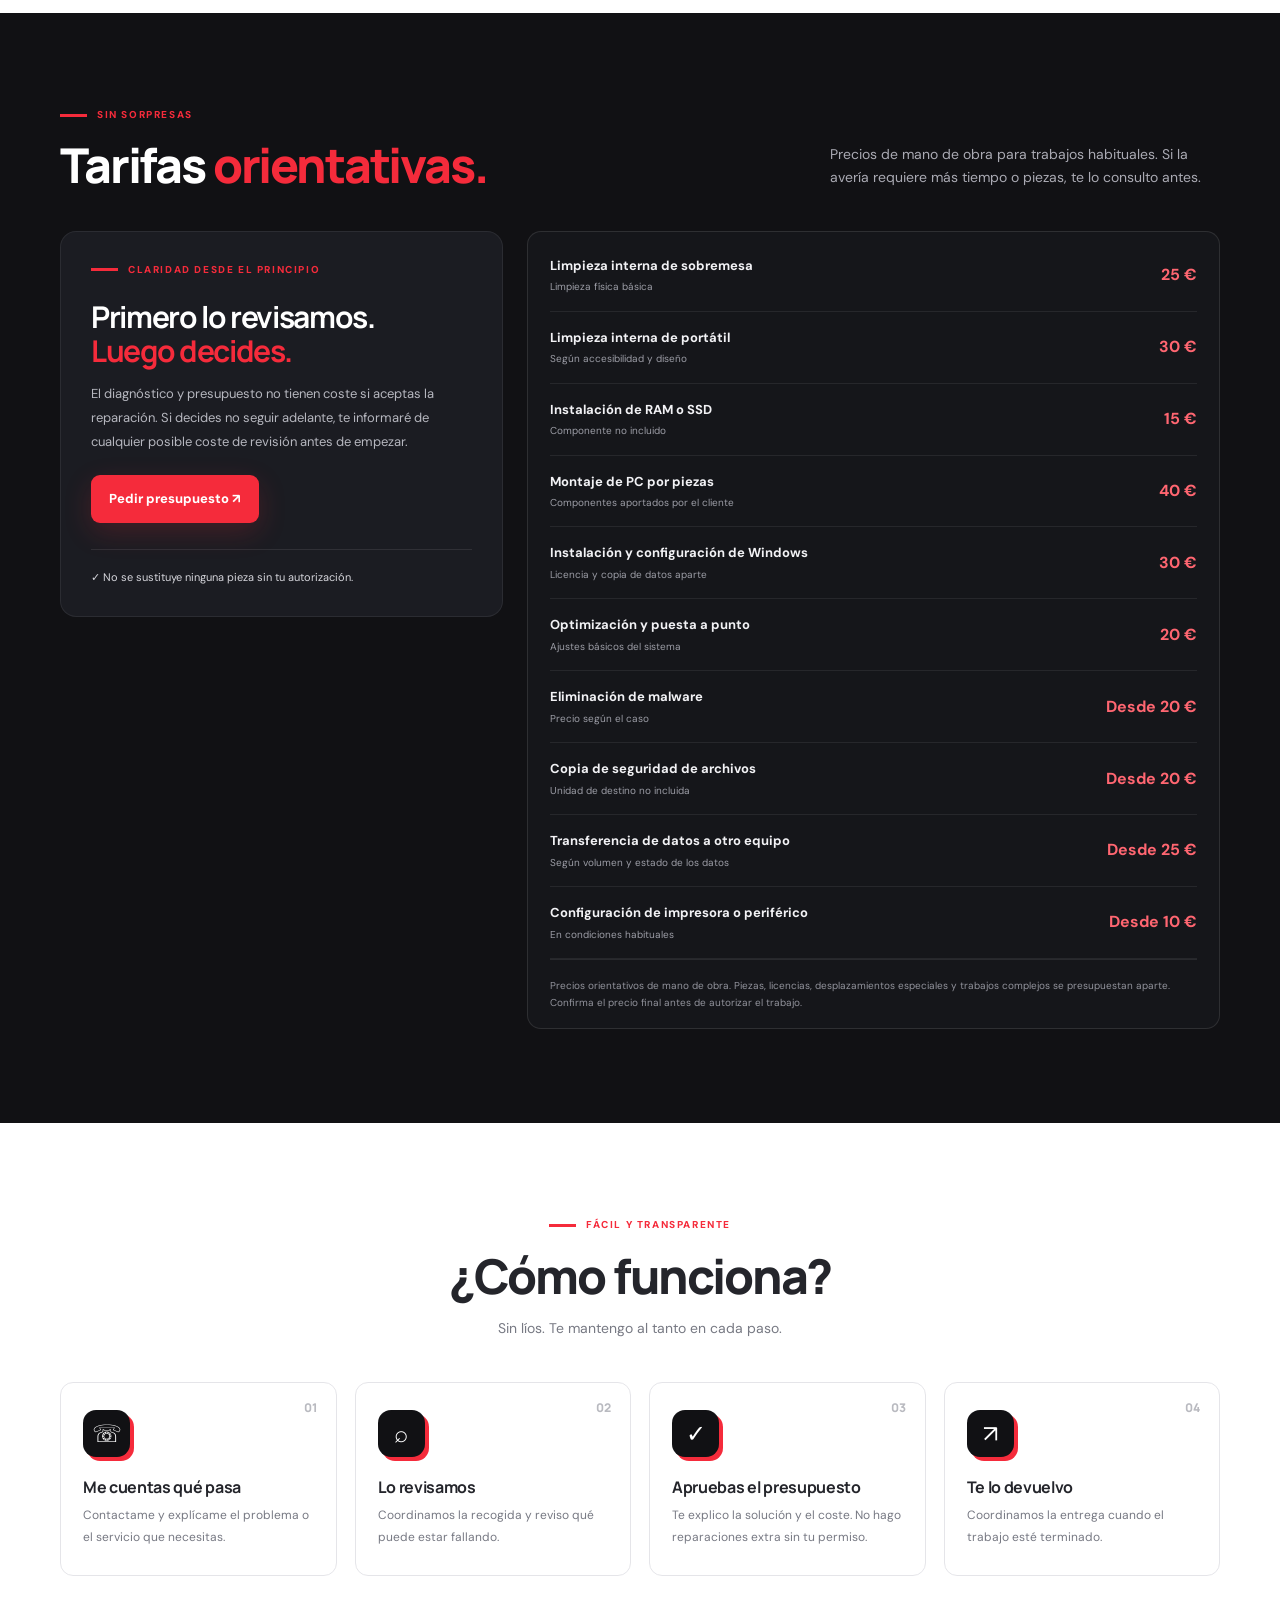
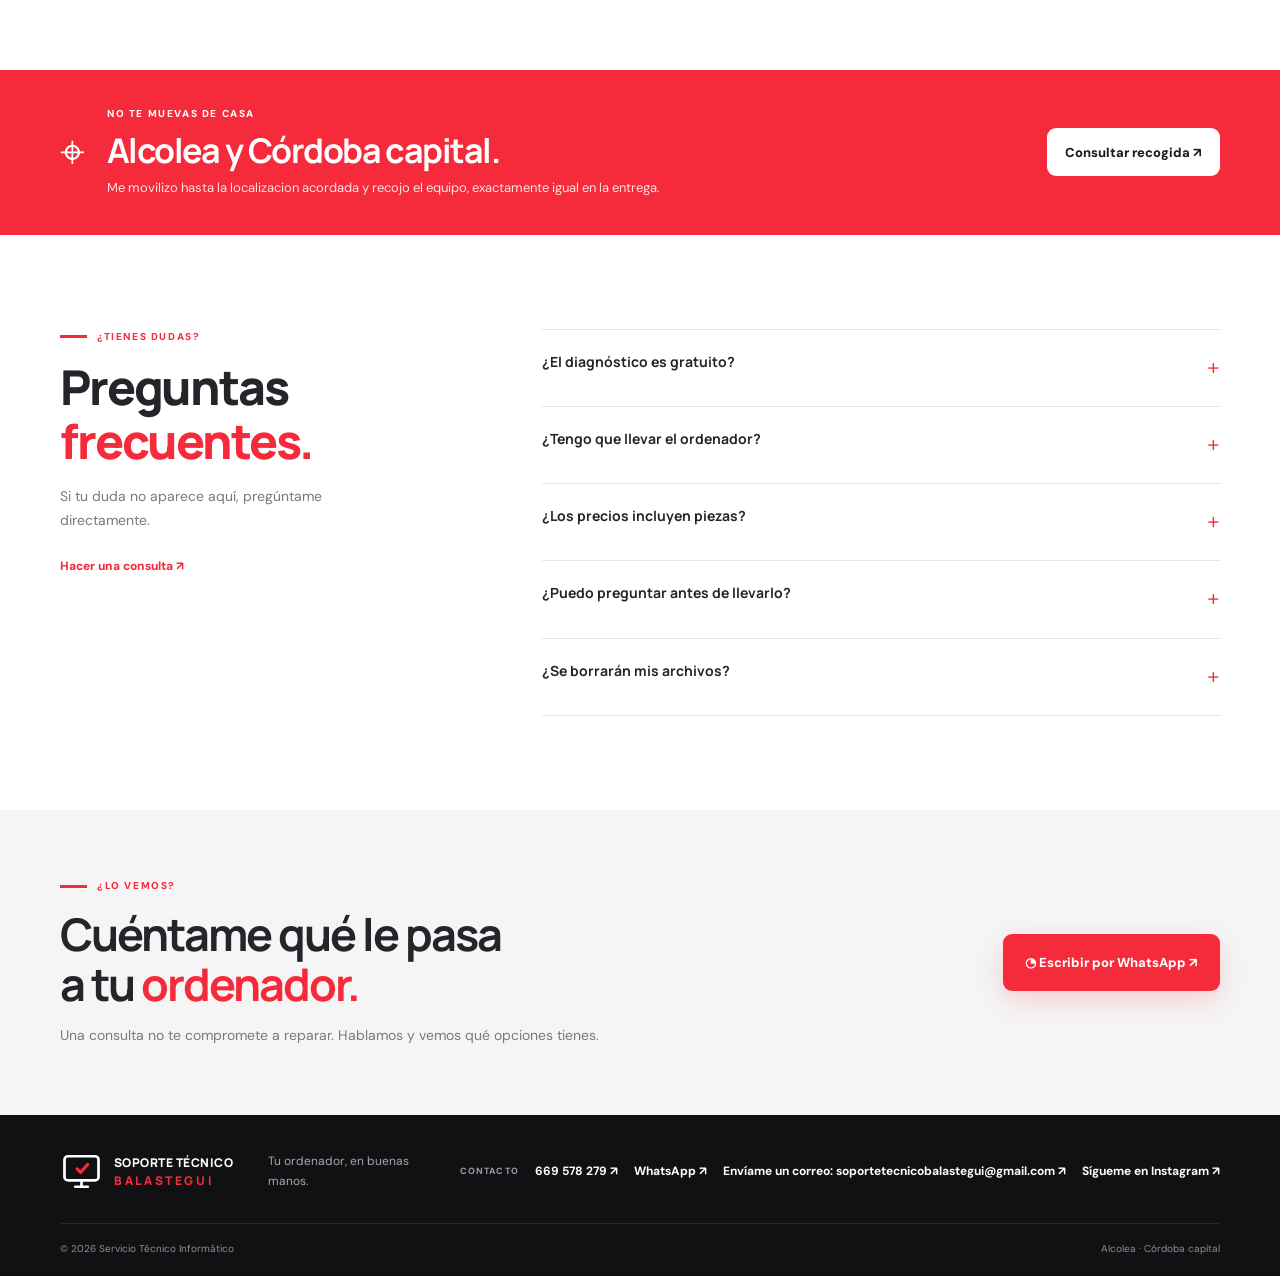
==== commit d22df493: "Update service steps and contact information" ====
--- a/index.html
+++ b/index.html
@@ -51,12 +51,12 @@
 <p class="disclaimer">Precios orientativos de mano de obra. Piezas, licencias, desplazamientos especiales y trabajos complejos se presupuestan aparte. Confirma el precio final antes de autorizar el trabajo.</p>
 </div></div></div></section>
 <section class="section process" id="proceso"><div class="container"><div class="center-heading reveal"><div class="eyebrow dark"><span></span> FÁCIL Y TRANSPARENTE</div><h2>¿Cómo funciona?</h2><p>Sin líos. Te mantengo al tanto en cada paso.</p></div><div class="steps">
-<article class="step reveal"><span class="number">01</span><div class="step-symbol">☏</div><h3>Me cuentas qué pasa</h3><p>Escríbeme por WhatsApp y explícame el problema. Si puedes, dime el modelo del equipo.</p></article>
-<article class="step reveal"><span class="number">02</span><div class="step-symbol">⌕</div><h3>Lo revisamos</h3><p>Coordinamos la entrega o recogida y reviso qué puede estar fallando.</p></article>
+<article class="step reveal"><span class="number">01</span><div class="step-symbol">☏</div><h3>Me cuentas qué pasa</h3><p>Contactame y explícame el problema o el servicio que necesitas.</p></article>
+<article class="step reveal"><span class="number">02</span><div class="step-symbol">⌕</div><h3>Lo revisamos</h3><p>Coordinamos la recogida y reviso qué puede estar fallando.</p></article>
 <article class="step reveal"><span class="number">03</span><div class="step-symbol">✓</div><h3>Apruebas el presupuesto</h3><p>Te explico la solución y el coste. No hago reparaciones extra sin tu permiso.</p></article>
-<article class="step reveal"><span class="number">04</span><div class="step-symbol">↗</div><h3>Te lo devuelvo</h3><p>Probamos el equipo y coordinamos la entrega cuando el trabajo esté terminado.</p></article>
+<article class="step reveal"><span class="number">04</span><div class="step-symbol">↗</div><h3>Te lo devuelvo</h3><p>Coordinamos la entrega cuando el trabajo esté terminado.</p></article>
 </div></div></section>
-<section class="area"><div class="container area-inner reveal"><div class="pin">⌖</div><div><div class="eyebrow">CERCA DE TI</div><h2>Alcolea y Córdoba capital.</h2><p>Servicio para particulares con recogida y entrega coordinadas según zona y disponibilidad.</p></div><a class="btn light" href="https://wa.me/34669578279?text=Hola%2C%20estoy%20en%20mi%20zona%20y%20quiero%20consultar%20una%20recogida." target="_blank" rel="noopener">Consultar recogida ↗</a></div></section>
+<section class="area"><div class="container area-inner reveal"><div class="pin">⌖</div><div><div class="eyebrow">NO TE MUEVAS DE CASA</div><h2>Alcolea y Córdoba capital.</h2><p>Me movilizo hasta la localizacion acordada y recojo el equipo, exactamente igual en la entrega.</p></div><a class="btn light" href="https://wa.me/34669578279?text=Hola%2C%20estoy%20en%20mi%20zona%20y%20quiero%20consultar%20una%20recogida." target="_blank" rel="noopener">Consultar recogida ↗</a></div></section>
 <section class="section faq" id="faq"><div class="container faq-grid"><div class="faq-intro reveal"><div class="eyebrow dark"><span></span> ¿TIENES DUDAS?</div><h2>Preguntas<br><em>frecuentes.</em></h2><p>Si tu duda no aparece aquí, pregúntame directamente.</p><a href="https://wa.me/34669578279?text=Hola%2C%20tengo%20una%20duda%20sobre%20el%20servicio%20t%C3%A9cnico." target="_blank" rel="noopener">Hacer una consulta ↗</a></div>
 <div class="faq-list reveal"><details><summary>¿El diagnóstico es gratuito? <span>+</span></summary><p>El diagnóstico y el presupuesto son gratuitos si aceptas la reparación. Si decides no realizarla, te explicaré cualquier coste de revisión antes de comenzar.</p></details><details><summary>¿Tengo que llevar el ordenador? <span>+</span></summary><p>Podemos coordinar la entrega o consultar la recogida en Alcolea y Córdoba capital, según la zona y disponibilidad.</p></details><details><summary>¿Los precios incluyen piezas? <span>+</span></summary><p>No. Las tarifas publicadas corresponden a mano de obra. Las piezas, licencias y otros costes se indican aparte en el presupuesto.</p></details><details><summary>¿Puedo preguntar antes de llevarlo? <span>+</span></summary><p>Claro. Escríbeme por WhatsApp con el tipo de equipo, el modelo si lo sabes y una explicación del problema.</p></details><details><summary>¿Se borrarán mis archivos? <span>+</span></summary><p>No se debe iniciar una reinstalación ni un procedimiento que pueda borrar datos sin explicarte los riesgos y obtener tu autorización. Siempre es recomendable tener una copia de seguridad.</p></details></div></div></section>
 <section class="cta" id="contacto"><div class="container cta-inner reveal"><div><div class="eyebrow"><span></span> ¿LO VEMOS?</div><h2>Cuéntame qué le pasa<br>a tu <em>ordenador.</em></h2><p>Una consulta no te compromete a reparar. Hablamos y vemos qué opciones tienes.</p></div><a class="btn primary large" href="https://wa.me/34669578279?text=Hola%2C%20quiero%20consultar%20una%20reparaci%C3%B3n%20inform%C3%A1tica." target="_blank" rel="noopener">◔ Escribir por WhatsApp ↗</a></div></section>
